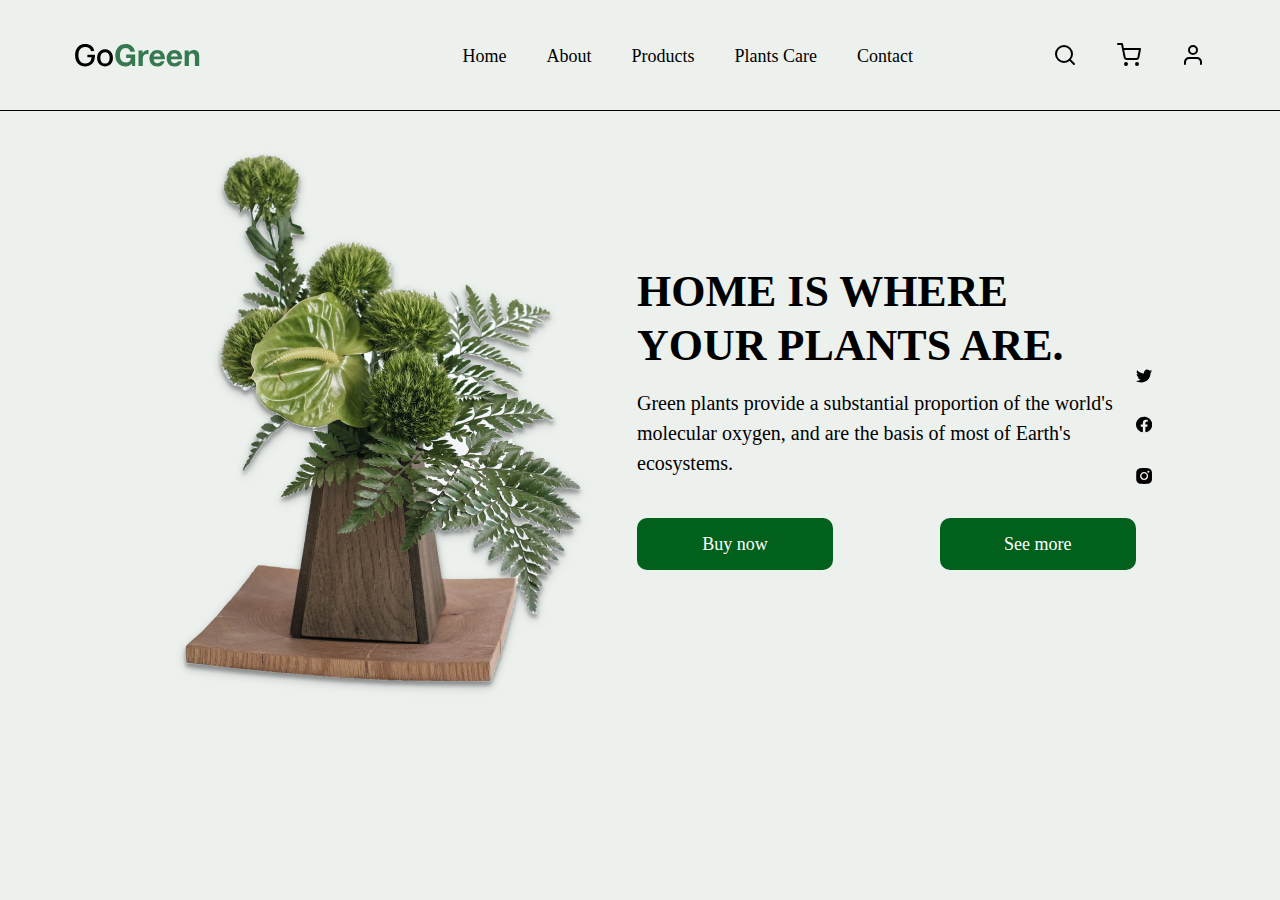
==== index.html @ 304c9d3e "Create index.html" ====
<!DOCTYPE html>
<html lang="en">
<head>
    <meta charset="UTF-8">
    <meta http-equiv="X-UA-Compatible" content="IE=edge">
    <meta name="viewport" content="width=device-width, initial-scale=1.0">
    <link rel="stylesheet" href="./assets/css/reset.css">
    <link rel="stylesheet" href="./assets/css/style.css">
    <link href="http://fonts.cdnfonts.com/css/helvetica-neue-9" rel="stylesheet">
    <title>Document</title>
</head>
<body>
    <header>
        <div class="inner-header flex">
            <div class="logo">
                <a href="./index.html">
                    <svg width="125" height="24" viewbox="0 0 125 24" fill="none" xmlns="http://www.w3.org/2000/svg">
                        <path d="M10.1245 23.45C8.67445 23.45 7.33945 23.2 6.11945 22.7C4.89945 22.19 3.83945 21.45 2.93945 20.48C2.03945 19.51 1.33945 18.33 0.839453 16.94C0.339453 15.55 0.0894532 13.97 0.0894532 12.2C0.0894532 9.87 0.514453 7.87 1.36445 6.2C2.21445 4.52 3.39445 3.23 4.90445 2.33C6.41445 1.42 8.15445 0.964998 10.1245 0.964998C12.6645 0.964998 14.6895 1.555 16.1995 2.735C17.7195 3.915 18.7545 5.545 19.3045 7.625L16.1245 8.195C15.6845 6.905 14.9745 5.875 13.9945 5.105C13.0145 4.335 11.7845 3.945 10.3045 3.935C8.77445 3.925 7.49945 4.265 6.47945 4.955C5.46945 5.645 4.70945 6.615 4.19945 7.865C3.68945 9.105 3.42945 10.55 3.41945 12.2C3.40945 13.85 3.65945 15.295 4.16945 16.535C4.67945 17.765 5.44445 18.725 6.46445 19.415C7.49445 20.105 8.77445 20.455 10.3045 20.465C11.5345 20.485 12.5895 20.26 13.4695 19.79C14.3595 19.31 15.0645 18.61 15.5845 17.69C16.1045 16.77 16.4395 15.64 16.5895 14.3H12.3895V11.78H19.9195C19.9395 11.96 19.9545 12.2 19.9645 12.5C19.9745 12.79 19.9795 12.975 19.9795 13.055C19.9795 15.055 19.5945 16.84 18.8245 18.41C18.0545 19.98 16.9345 21.215 15.4645 22.115C13.9945 23.005 12.2145 23.45 10.1245 23.45ZM30.0041 23.45C28.3841 23.45 26.9791 23.085 25.7891 22.355C24.5991 21.625 23.6791 20.62 23.0291 19.34C22.3891 18.05 22.0691 16.565 22.0691 14.885C22.0691 13.195 22.3991 11.71 23.0591 10.43C23.7191 9.14 24.6441 8.14 25.8341 7.43C27.0241 6.71 28.4141 6.35 30.0041 6.35C31.6241 6.35 33.0291 6.715 34.2191 7.445C35.4091 8.175 36.3291 9.18 36.9791 10.46C37.6291 11.74 37.9541 13.215 37.9541 14.885C37.9541 16.575 37.6241 18.065 36.9641 19.355C36.3141 20.635 35.3941 21.64 34.2041 22.37C33.0141 23.09 31.6141 23.45 30.0041 23.45ZM30.0041 20.495C31.5541 20.495 32.7091 19.975 33.4691 18.935C34.2391 17.885 34.6241 16.535 34.6241 14.885C34.6241 13.195 34.2341 11.845 33.4541 10.835C32.6841 9.815 31.5341 9.305 30.0041 9.305C28.9541 9.305 28.0891 9.545 27.4091 10.025C26.7291 10.495 26.2241 11.15 25.8941 11.99C25.5641 12.82 25.3991 13.785 25.3991 14.885C25.3991 16.585 25.7891 17.945 26.5691 18.965C27.3491 19.985 28.4941 20.495 30.0041 20.495Z" fill="black"/>
                        <path d="M57.1804 23L56.7004 20.57C55.1804 22.53 53.2204 23.51 50.8204 23.51C47.6004 23.51 45.0204 22.43 43.0804 20.27C41.2204 18.21 40.2904 15.58 40.2904 12.38C40.2904 9.1 41.2204 6.42 43.0804 4.34C45.0004 2.16 47.5804 1.07 50.8204 1.07C53.1204 1.07 55.1104 1.72 56.7904 3.02C58.5904 4.42 59.6104 6.29 59.8504 8.63H55.3504C55.0904 7.47 54.5504 6.58 53.7304 5.96C52.9304 5.34 51.9604 5.03 50.8204 5.03C48.8404 5.03 47.3404 5.79 46.3204 7.31C45.4404 8.61 45.0004 10.3 45.0004 12.38C45.0004 14.38 45.4404 16.02 46.3204 17.3C47.3604 18.8 48.8604 19.55 50.8204 19.55C53.9404 19.55 55.6404 18.01 55.9204 14.93H51.1804V11.42H60.1804V23H57.1804ZM63.5341 23V7.49H67.5841V10.37H67.6441C68.0241 9.41 68.6841 8.62 69.6241 8C70.5641 7.38 71.5541 7.07 72.5941 7.07C72.9141 7.07 73.2241 7.12 73.5241 7.22V11.18C73.0841 11.08 72.5741 11.03 71.9941 11.03C69.1941 11.03 67.7941 12.69 67.7941 16.01V23H63.5341ZM89.8942 16.28H78.7042C78.8242 18.9 80.0942 20.21 82.5142 20.21C83.3342 20.21 84.0742 19.99 84.7342 19.55C85.3542 19.17 85.7342 18.72 85.8742 18.2H89.6242C88.4842 21.68 86.0642 23.42 82.3642 23.42C79.9442 23.42 78.0142 22.67 76.5742 21.17C75.1542 19.65 74.4442 17.68 74.4442 15.26C74.4442 12.9 75.1742 10.95 76.6342 9.41C78.1142 7.85 80.0242 7.07 82.3642 7.07C84.8842 7.07 86.8342 8.01 88.2142 9.89C89.4942 11.61 90.0542 13.74 89.8942 16.28ZM78.7042 13.58H85.6342C85.2342 11.38 84.1042 10.28 82.2442 10.28C81.0442 10.28 80.1242 10.68 79.4842 11.48C79.0042 12.08 78.7442 12.78 78.7042 13.58ZM107.121 16.28H95.9308C96.0508 18.9 97.3208 20.21 99.7408 20.21C100.561 20.21 101.301 19.99 101.961 19.55C102.581 19.17 102.961 18.72 103.101 18.2H106.851C105.711 21.68 103.291 23.42 99.5908 23.42C97.1708 23.42 95.2408 22.67 93.8008 21.17C92.3808 19.65 91.6708 17.68 91.6708 15.26C91.6708 12.9 92.4008 10.95 93.8608 9.41C95.3408 7.85 97.2508 7.07 99.5908 7.07C102.111 7.07 104.061 8.01 105.441 9.89C106.721 11.61 107.281 13.74 107.121 16.28ZM95.9308 13.58H102.861C102.461 11.38 101.331 10.28 99.4708 10.28C98.2708 10.28 97.3508 10.68 96.7108 11.48C96.2308 12.08 95.9708 12.78 95.9308 13.58ZM109.647 23V7.49H113.697V9.65H113.787C114.847 7.93 116.427 7.07 118.527 7.07C120.667 7.07 122.177 7.65 123.057 8.81C123.817 9.81 124.197 11.36 124.197 13.46V23H119.937V14.24C119.937 11.7 119.027 10.43 117.207 10.43C116.047 10.43 115.207 10.78 114.687 11.48C114.167 12.18 113.907 13.31 113.907 14.87V23H109.647Z" fill="#36794F"/>
                    </svg>
                </a>
            </div>
            <nav>
                <ul class="flex">
                    <li class="active"><a href="./index.html">Home</a></li>
                    <li><a href="./index.html">About</a></li>
                    <li><a href="./index.html">Products</a></li>
                    <li><a href="./index.html">Plants Care</a></li>
                    <li><a href="./contact.html">Contact</a></li>
                </ul>
            </nav>
            <div class="right-icons">
                <ul class="flex">
                    <li>
                        <svg width="24" height="24" viewbox="0 0 24 24" fill="none" xmlns="http://www.w3.org/2000/svg">
                            <path d="M11 19C15.4183 19 19 15.4183 19 11C19 6.58172 15.4183 3 11 3C6.58172 3 3 6.58172 3 11C3 15.4183 6.58172 19 11 19Z" stroke="black" stroke-width="2" stroke-linecap="round" stroke-linejoin="round"/>
                            <path d="M21 21L16.65 16.65" stroke="black" stroke-width="2" stroke-linecap="round" stroke-linejoin="round"/>
                        </svg>
                    </li>
                    <li><a href="#">
                        <svg width="24" height="24" viewbox="0 0 24 24" fill="none" xmlns="http://www.w3.org/2000/svg">
                            <path d="M9 22C9.55228 22 10 21.5523 10 21C10 20.4477 9.55228 20 9 20C8.44772 20 8 20.4477 8 21C8 21.5523 8.44772 22 9 22Z" stroke="black" stroke-width="2" stroke-linecap="round" stroke-linejoin="round"/>
                            <path d="M20 22C20.5523 22 21 21.5523 21 21C21 20.4477 20.5523 20 20 20C19.4477 20 19 20.4477 19 21C19 21.5523 19.4477 22 20 22Z" stroke="black" stroke-width="2" stroke-linecap="round" stroke-linejoin="round"/>
                            <path d="M1 1H5L7.68 14.39C7.77144 14.8504 8.02191 15.264 8.38755 15.5583C8.75318 15.8526 9.2107 16.009 9.68 16H19.4C19.8693 16.009 20.3268 15.8526 20.6925 15.5583C21.0581 15.264 21.3086 14.8504 21.4 14.39L23 6H6" stroke="black" stroke-width="2" stroke-linecap="round" stroke-linejoin="round"/>
                        </svg> 
                    </a></li>
                    <li><a href="#">
                        <svg width="24" height="24" viewbox="0 0 24 24" fill="none" xmlns="http://www.w3.org/2000/svg">
                            <path d="M20 21V19C20 17.9391 19.5786 16.9217 18.8284 16.1716C18.0783 15.4214 17.0609 15 16 15H8C6.93913 15 5.92172 15.4214 5.17157 16.1716C4.42143 16.9217 4 17.9391 4 19V21" stroke="black" stroke-width="2" stroke-linecap="round" stroke-linejoin="round"/>
                            <path d="M12 11C14.2091 11 16 9.20914 16 7C16 4.79086 14.2091 3 12 3C9.79086 3 8 4.79086 8 7C8 9.20914 9.79086 11 12 11Z" stroke="black" stroke-width="2" stroke-linecap="round" stroke-linejoin="round"/>
                        </svg>  
                    </a></li>
                </ul>                                     
            </div>
        </div>
    </header>
    <main>
        <div class="inner-main flex">
            <img src="./assets/img/Plant 3, PNG 1.png" alt="plants">
            <div class="home-plants">
                <h2>HOME IS WHERE YOUR PLANTS ARE.</h2>
                <p>Green plants provide a substantial proportion of the world's molecular oxygen, and are the basis of most of Earth's ecosystems.</p>
                <div class="buttons flex">
                        <button>Buy now</button>
                        <button>See more</button>
                </div>
            </div>
            <div class="social-icons">
                <a href="#">
                    <svg width="33" height="26" viewbox="0 0 33 26" fill="none" xmlns="http://www.w3.org/2000/svg">
                        <path d="M10.3815 26C22.8312 26 29.6426 15.996 29.6426 7.32319C29.6426 7.04195 29.6362 6.75446 29.6233 6.47322C30.9483 5.54405 32.0918 4.39315 33 3.07459C31.766 3.60698 30.4558 3.95467 29.1141 4.10581C30.5268 3.28473 31.5845 1.99487 32.0912 0.475315C30.7623 1.23901 29.3089 1.77773 27.7935 2.06838C26.7724 1.01635 25.4224 0.319787 23.9521 0.0863747C22.4818 -0.147037 20.9731 0.0957069 19.6594 0.777076C18.3456 1.45845 17.3 2.54049 16.684 3.85592C16.0681 5.17134 15.9162 6.64688 16.2519 8.05441C13.5609 7.92347 10.9284 7.24565 8.52497 6.06488C6.12154 4.88412 4.00083 3.22677 2.30033 1.20029C1.43605 2.6452 1.17158 4.35501 1.56067 5.98221C1.94976 7.60941 2.96321 9.03191 4.39506 9.96059C3.32011 9.9275 2.26872 9.64686 1.32773 9.14187V9.22312C1.32677 10.7394 1.86738 12.2093 2.85768 13.3828C3.84797 14.5564 5.22682 15.3612 6.75984 15.6604C5.76408 15.9246 4.71898 15.9631 3.70541 15.7729C4.138 17.0769 4.97966 18.2175 6.11293 19.0354C7.24621 19.8533 8.61454 20.3077 10.027 20.3352C7.62908 22.1616 4.66699 23.1523 1.61777 23.1476C1.07702 23.1468 0.536799 23.1147 0 23.0514C3.09768 24.9784 6.70111 26.0019 10.3815 26Z" fill="black"/>
                    </svg>
                </a>
                <a href="#">
                    <svg width="32" height="31" viewbox="0 0 32 31" fill="none" xmlns="http://www.w3.org/2000/svg">
                        <path d="M32 15.5947C32 6.98199 24.8366 0 16 0C7.16344 0 0 6.98199 0 15.5947C0 23.3784 5.85094 29.8301 13.5 31V20.1026H9.4375V15.5947H13.5V12.159C13.5 8.25058 15.8888 6.09169 19.5434 6.09169C21.2934 6.09169 23.125 6.39627 23.125 6.39627V10.234H21.1075C19.12 10.234 18.5 11.4362 18.5 12.6707V15.5947H22.9375L22.2281 20.1026H18.5V31C26.1491 29.8301 32 23.3784 32 15.5947Z" fill="black"/>
                    </svg>
                </a>
                <a href="#">
                    <svg width="32" height="32" viewbox="0 0 32 32" fill="none" xmlns="http://www.w3.org/2000/svg">
                        <path d="M16 10.7929C13.1328 10.7929 10.793 13.1328 10.793 15.9999C10.793 18.8671 13.1328 21.207 16 21.207C18.8672 21.207 21.207 18.8671 21.207 15.9999C21.207 13.1328 18.8672 10.7929 16 10.7929ZM31.6172 15.9999C31.6172 13.8437 31.6367 11.707 31.5156 9.55463C31.3945 7.05463 30.8242 4.83588 28.9961 3.00775C27.1641 1.17572 24.9492 0.609316 22.4492 0.488222C20.293 0.367129 18.1562 0.38666 16.0039 0.38666C13.8477 0.38666 11.7109 0.367129 9.5586 0.488222C7.0586 0.609316 4.83985 1.17963 3.01172 3.00775C1.17969 4.83979 0.613283 7.05463 0.49219 9.55463C0.371096 11.7109 0.390627 13.8476 0.390627 15.9999C0.390627 18.1523 0.371096 20.2929 0.49219 22.4453C0.613283 24.9453 1.1836 27.164 3.01172 28.9921C4.84375 30.8242 7.0586 31.3906 9.5586 31.5117C11.7148 31.6328 13.8516 31.6132 16.0039 31.6132C18.1602 31.6132 20.2969 31.6328 22.4492 31.5117C24.9492 31.3906 27.168 30.8203 28.9961 28.9921C30.8281 27.1601 31.3945 24.9453 31.5156 22.4453C31.6406 20.2929 31.6172 18.1562 31.6172 15.9999ZM16 24.0117C11.5664 24.0117 7.98828 20.4335 7.98828 15.9999C7.98828 11.5663 11.5664 7.98822 16 7.98822C20.4336 7.98822 24.0117 11.5663 24.0117 15.9999C24.0117 20.4335 20.4336 24.0117 16 24.0117ZM24.3398 9.53119C23.3047 9.53119 22.4688 8.69525 22.4688 7.6601C22.4688 6.62494 23.3047 5.789 24.3398 5.789C25.375 5.789 26.2109 6.62494 26.2109 7.6601C26.2113 7.9059 26.1631 8.14935 26.0691 8.3765C25.9752 8.60365 25.8374 8.81004 25.6636 8.98385C25.4898 9.15766 25.2834 9.29547 25.0562 9.38939C24.8291 9.48331 24.5856 9.5315 24.3398 9.53119Z" fill="black"/>
                    </svg>
                </a>
            </div>
        </div>
    </main>
</body>
</html>
---- assets/css/style.css ----
@import url('http://fonts.cdnfonts.com/css/helvetica-neue-9');

body {
    font-family: 'Helvetica Neue', sans-serif;
    font-family: 'Helvetica 25 UltraLight', sans-serif;
    font-family: 'Helvetica 35 Thin', sans-serif;
    font-family: 'Helvetica 45 Light', sans-serif;
    font-family: 'Helvetica 55 Roman', sans-serif;
    font-family: 'Helvetica 65 Medium', sans-serif;
    font-size: 20px;
    color: #000000;
    background-color: #ECF1EE;
}
.active{
    color: #36794F;
}
.flex{
    display: flex;
    justify-content: space-between;
    align-items: center;
}

/* header */

.inner-header{
    width: 100%;
    margin: 0 auto;
    padding: 40px 75px;
    border-bottom: 1px solid #000000;
}
.inner-header .logo{
transition: .2s ease-in-out;
}
.inner-header .logo:hover{
    filter: drop-shadow(0px 4px 10px #01601abb);
    transform: scale(1.1);
}
.inner-header nav{
    flex-grow: 1;
    display: flex;
    justify-content: flex-end;
}
.inner-header nav ul{
    margin-right: 100px;
}
.inner-header nav ul li{
    margin-right: 40px;
}
.inner-header .right-icons ul li:not(:last-child){
    margin-right: 40px;
}
.inner-header .right-icons ul li svg:hover{
    filter: drop-shadow(0px 4px 10px #01601abb);
    transform: scale(1.1);
}
.inner-header .right-icons ul:first-child{
    cursor: pointer;
}
.inner-header nav ul li a{
    font-family: 'Helvetica Neue';
    font-style: normal;
    font-weight: 500;
    font-size: 18px;
    line-height: 22px;
    text-align: center;
    color: #000000;
}
.inner-header nav ul li a:hover{
    text-shadow: 2px 1px 50px #01601af3;
}

/* main section */

.inner-main{
    width: 80%;
    margin: 0 auto;
} 
.inner-main img{
filter: drop-shadow(0px 4px 4px rgba(0, 0, 0, 0.25));
transition: .3s ease-in-out;
}
.inner-main img:hover{
    filter: drop-shadow(0px 4px 10px #01601abb);
}
.inner-main .home-plants{
    max-width: 500px;
}
.inner-main .home-plants h2{
    font-family: 'Helvetica Neue';
    font-style: normal;
    font-weight: 700;
    font-size: 44px;
    line-height: 54px;
    color: #000000;
    margin-bottom: 15px;
}
.inner-main .home-plants p{
    font-family: 'Helvetica Neue';
    font-style: normal;
    font-weight: 400;
    font-size: 20px;
    line-height: 30px;
    color: #000000;
    margin-bottom: 40px;
}
.inner-main .buttons button{
    cursor: pointer;
    font-family: 'Helvetica Neue';
    font-style: normal;
    font-weight: 500;
    font-size: 18px;
    line-height: 22px;
    color: #FFFFFF;
    background: #01601B;
    border-radius: 10px;
    padding: 15px 50px;
    border: none;
    width: 196px;
}
.inner-main .buttons button:hover{
    font-size: 20px;
    text-shadow: 2px 1px 10px #83cf08ef;
}
.inner-main .social-icons svg{
    margin-top: 20px;
}
.inner-main .social-icons svg:hover{
    filter: drop-shadow(0px 4px 10px #01601abb);
    transform: scale(1.1);
}
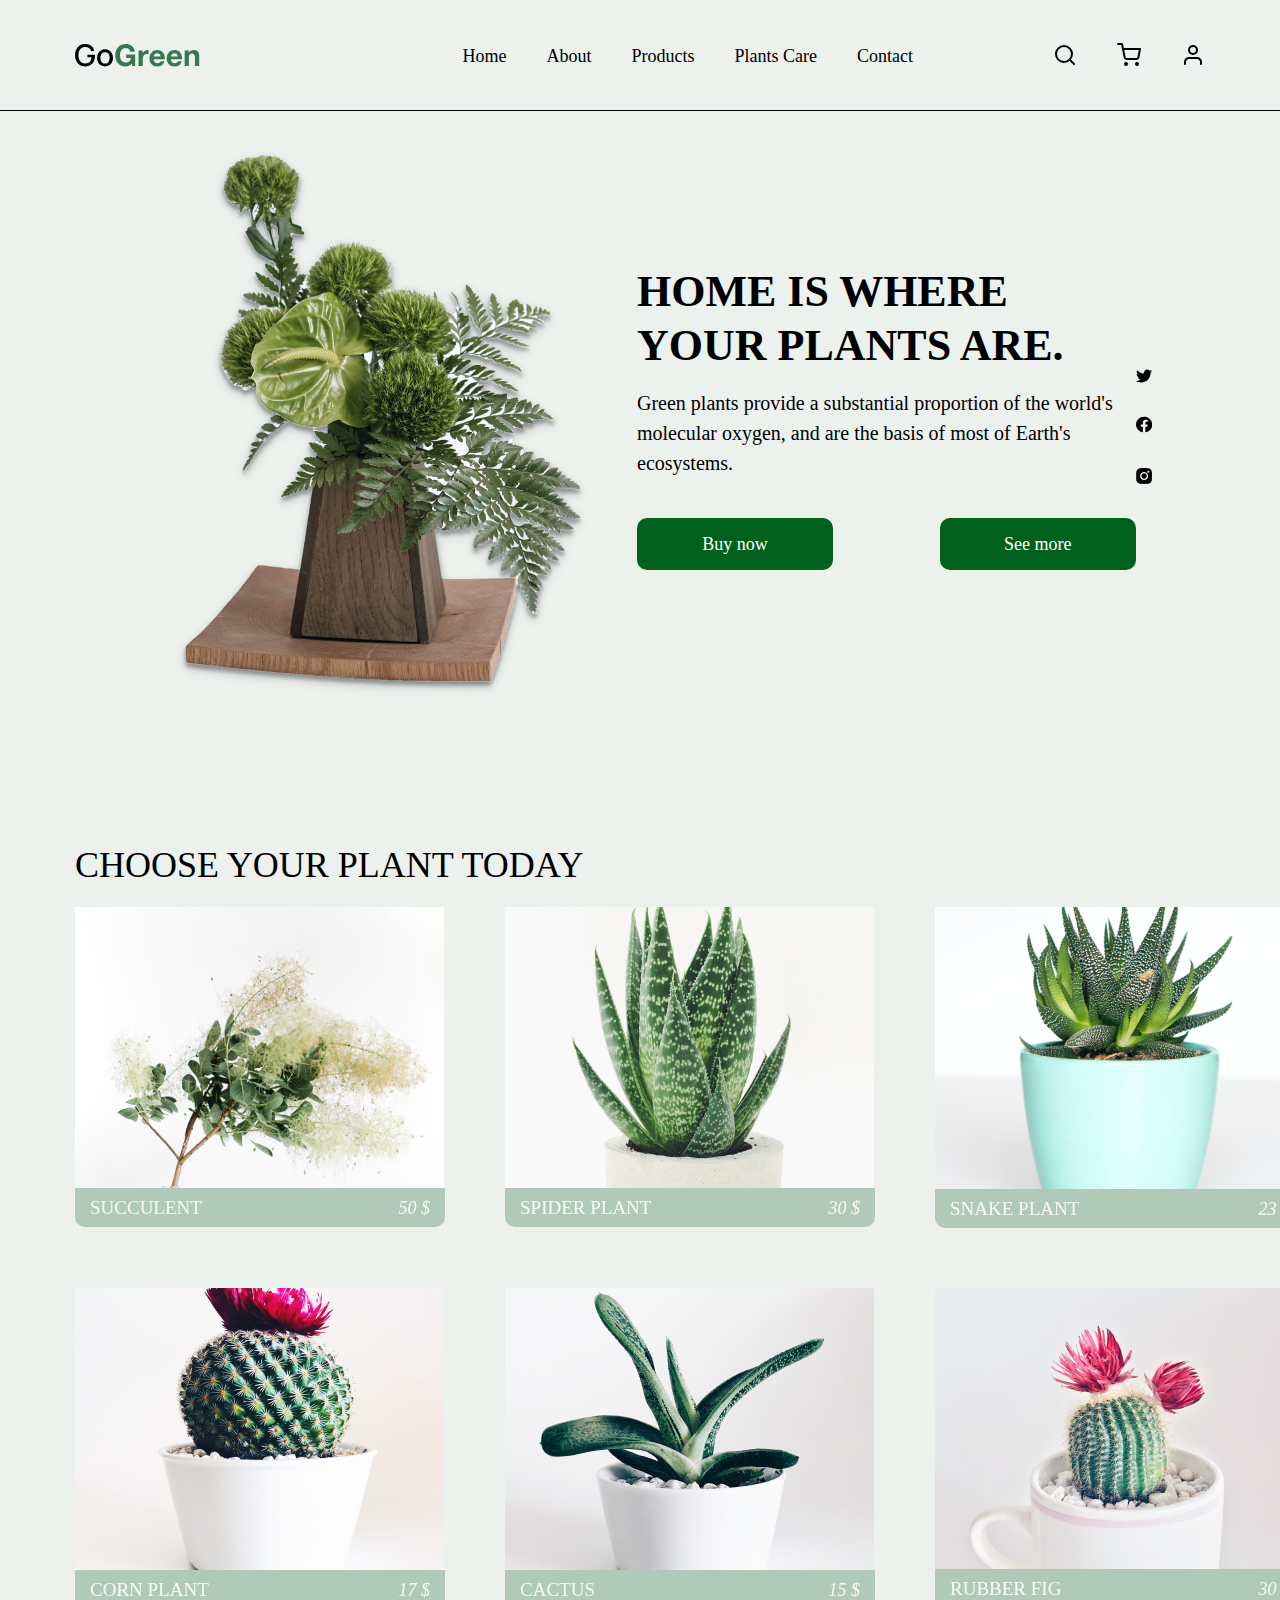
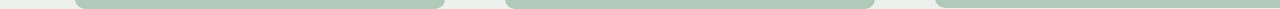
==== commit 7aa0ff2d: "Update index.html" ====
--- a/index.html
+++ b/index.html
@@ -83,6 +83,73 @@
                 </a>
             </div>
         </div>
+        <section>
+            <div class="section-container">
+                <h3>Choose Your Plant Today</h3>
+                <div class="plant-grid">
+                    <div class="plant-box">
+                        <img src="./assets/img/gaelle-marcel-AzodV2D0GLc-unsplash 1.png" alt="plant">
+                        <span class="cart">
+                            Add to Cart
+                        </span>
+                        <div class="name-price flex">
+                            <h5>SUCCULENT</h5>
+                            <span>50 $</span>
+                        </div>
+                    </div>
+                    <div class="plant-box">
+                        <img src="./assets/img/stephanie-harvey-T0inbt7nRME-unsplash 1.png" alt="plant">
+                        <span class="cart">
+                            Add to Cart
+                        </span>
+                        <div class="name-price flex">
+                            <h5>SPIDER PLANT</h5>
+                            <span>30 $</span>
+                        </div>
+                    </div>
+                    <div class="plant-box">
+                        <img src="./assets/img/galina-n-miziNqvJx5M-unsplash 1.png" alt="plant">
+                        <span class="cart">
+                            Add to Cart
+                        </span>
+                        <div class="name-price flex">
+                            <h5>SNAKE PLANT</h5>
+                            <span>23 $</span>
+                        </div>
+                    </div>
+                    <div class="plant-box">
+                        <img src="./assets/img/stephanie-harvey-N9lmtlOuaDM-unsplash 1.png" alt="plant">
+                        <span class="cart">
+                            Add to Cart
+                        </span>
+                        <div class="name-price flex">
+                            <h5>CORN PLANT</h5>
+                            <span>17 $</span>
+                        </div>
+                    </div>
+                    <div class="plant-box">
+                        <img src="./assets/img/stephanie-harvey-vHkj3fX9wCk-unsplash (1) 1.png" alt="plant">
+                        <span class="cart">
+                            Add to Cart
+                        </span>
+                        <div class="name-price flex">
+                            <h5>CACTUS</h5>
+                            <span>15 $</span>
+                        </div>
+                    </div>
+                    <div class="plant-box">
+                        <img src="./assets/img/stephanie-harvey-f7PfM2NklZ4-unsplash 1.png" alt="plant">
+                        <span class="cart">
+                            Add to Cart
+                        </span>
+                        <div class="name-price flex">
+                            <h5>RUBBER FIG</h5>
+                            <span>30 $</span>
+                        </div>
+                    </div>
+                </div>
+            </div>
+        </section>
     </main>
 </body>
 </html>--- a/assets/css/style.css
+++ b/assets/css/style.css
@@ -116,10 +116,11 @@
     padding: 15px 50px;
     border: none;
     width: 196px;
+
 }
 .inner-main .buttons button:hover{
     font-size: 20px;
-    text-shadow: 2px 1px 10px #83cf08ef;
+    text-shadow: 2px 1px 10px #adf13fef;
 }
 .inner-main .social-icons svg{
     margin-top: 20px;
@@ -127,4 +128,83 @@
 .inner-main .social-icons svg:hover{
     filter: drop-shadow(0px 4px 10px #01601abb);
     transform: scale(1.1);
+}
+
+/* section part */
+
+section .section-container{
+    width: 100%;
+    margin: 0 auto;
+    padding: 0 75px;
+}
+section .section-container h3{
+    font-family: 'Helvetica Neue';
+    font-style: normal;
+    font-weight: 500;
+    font-size: 36px;
+    line-height: 44px;
+    text-transform: uppercase;
+    color: #000000;
+    margin: 120px 0 20px 0;
+}
+section .section-container .plant-grid .plant-box{
+    width: 370px;
+    margin: 0 auto;
+    position: relative;
+}
+section .section-container .plant-grid{
+    display: grid;
+    grid-template-columns: 1fr 1fr 1fr;
+    column-gap: 60px;
+    row-gap: 60px;
+}
+section .section-container .plant-grid .plant-box .name-price {
+    background: rgba(54, 121, 79, 0.55);
+    border-bottom-left-radius: 10px;
+    border-bottom-right-radius: 10px;
+    padding: 8px 15px;   
+    opacity: 0.6;
+}
+section .section-container .plant-grid .plant-box .name-price h5{
+    font-family: 'Helvetica Neue';
+    font-style: normal;
+    font-weight: 500;
+    font-size: 19px;
+    line-height: 23px;
+    color: #FFFFFF;
+}
+section .section-container .plant-grid .plant-box .name-price span{
+    font-family: 'Helvetica Neue';
+    font-style: italic;
+    font-weight: 400;
+    font-size: 18px;
+    line-height: 22px;
+    color: #FFFFFF;
+}
+section .section-container .plant-grid .plant-box .cart{
+    cursor: pointer;
+    position: absolute;
+    left: 25%;
+    bottom: 20%;
+    font-family: 'Helvetica Neue';
+    font-style: normal;
+    font-weight: 500;
+    font-size: 19px;
+    line-height: 23px;
+    color: transparent;
+    background: transparent;
+    padding: 15px 40px;
+    border-radius: 10px;
+    transition: .2s ease-in-out;
+}
+section .section-container .plant-grid .plant-box .cart:hover{
+    filter: drop-shadow(0px 4px 10px #01601abb);
+    transform: scale(1.1);
+}
+section .section-container .plant-grid .plant-box:hover .cart{
+    color: #0F6845;
+    background: #FFFFFF;
+}
+section .section-container .plant-grid .plant-box:hover .name-price{
+    opacity: 1;
 }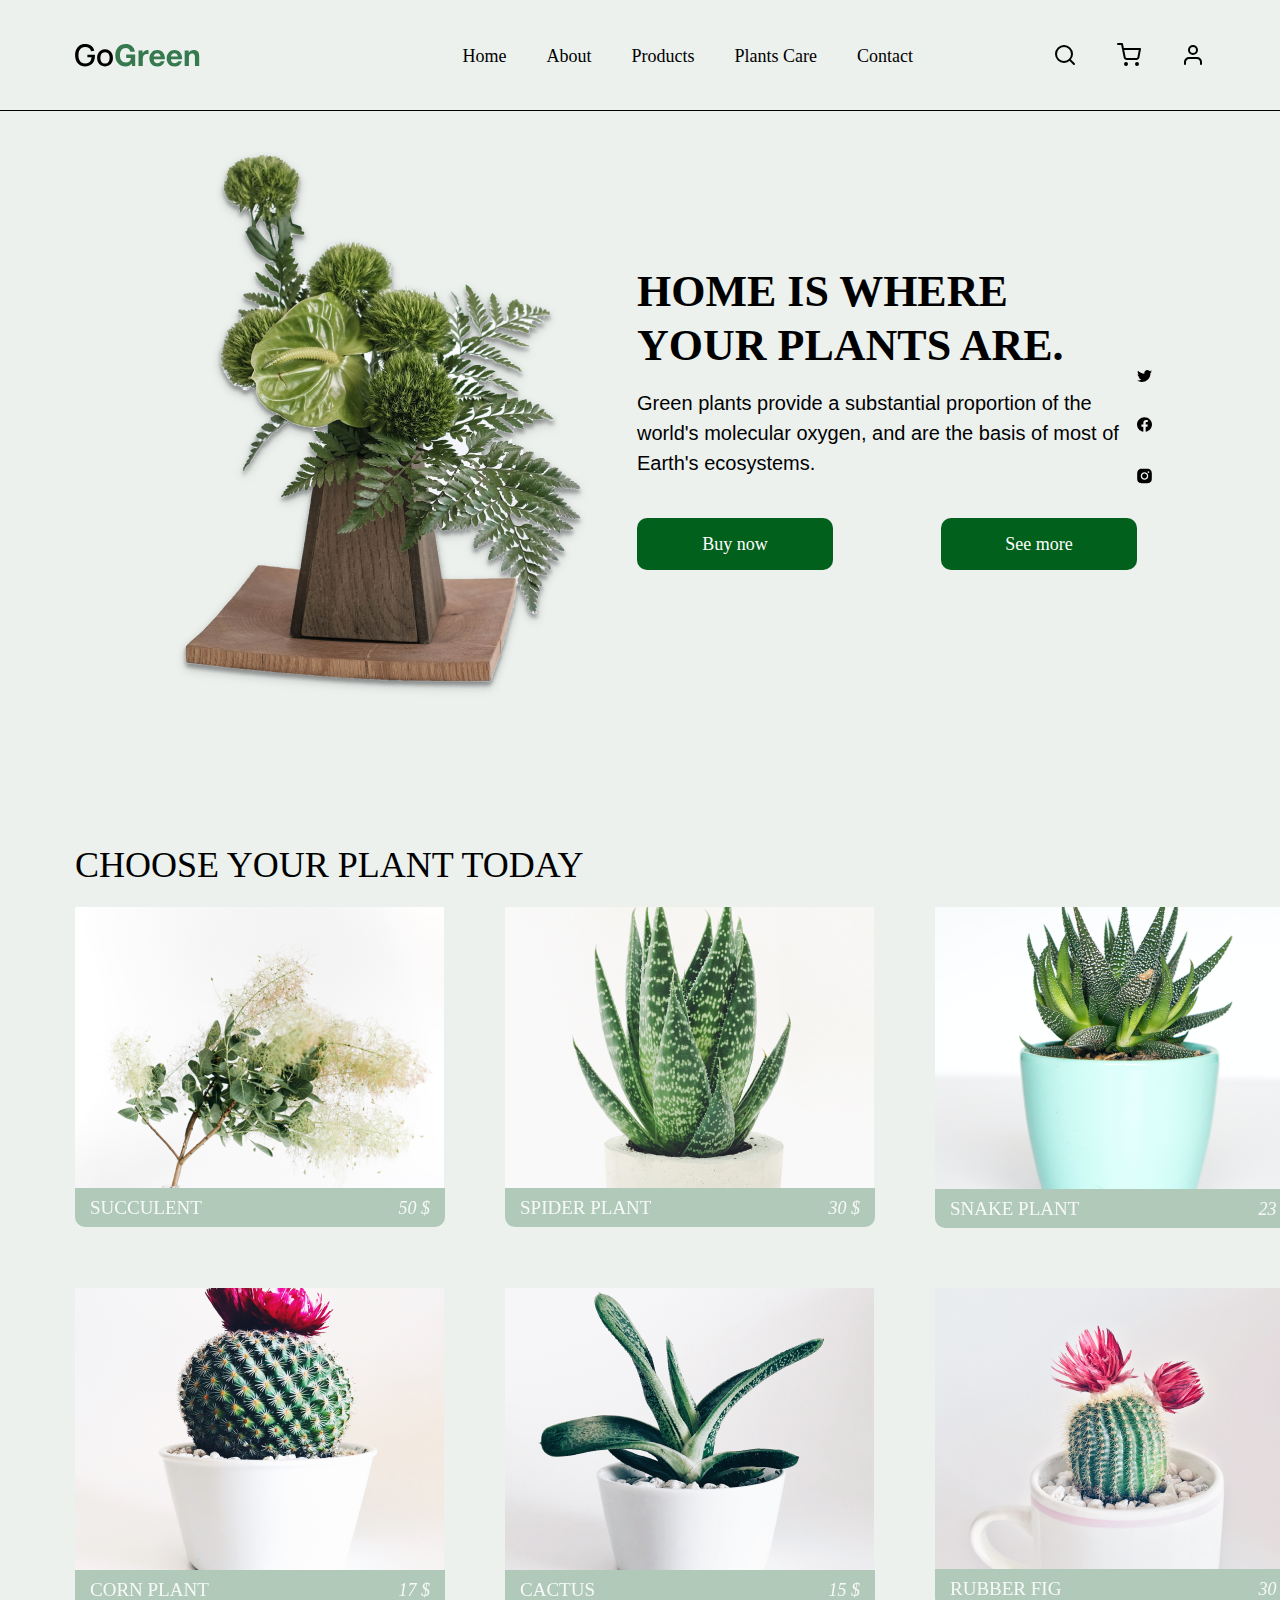
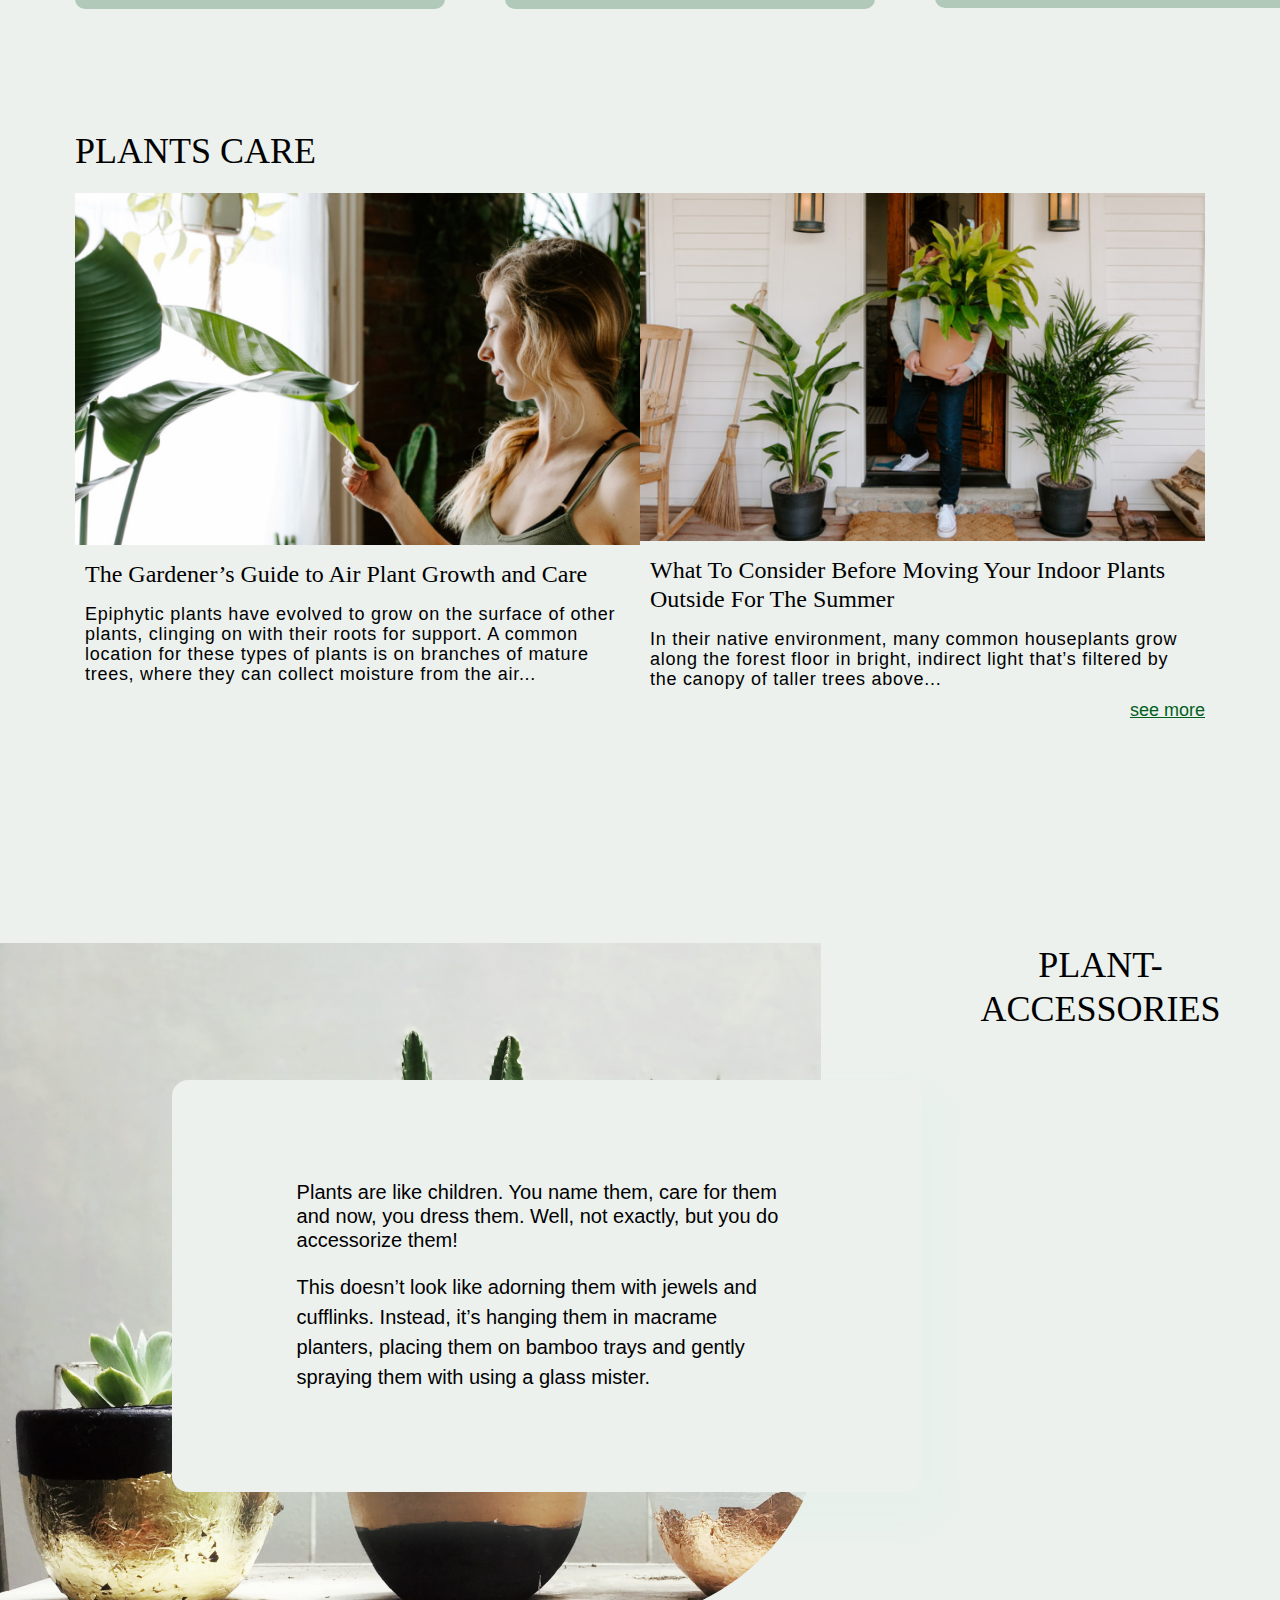
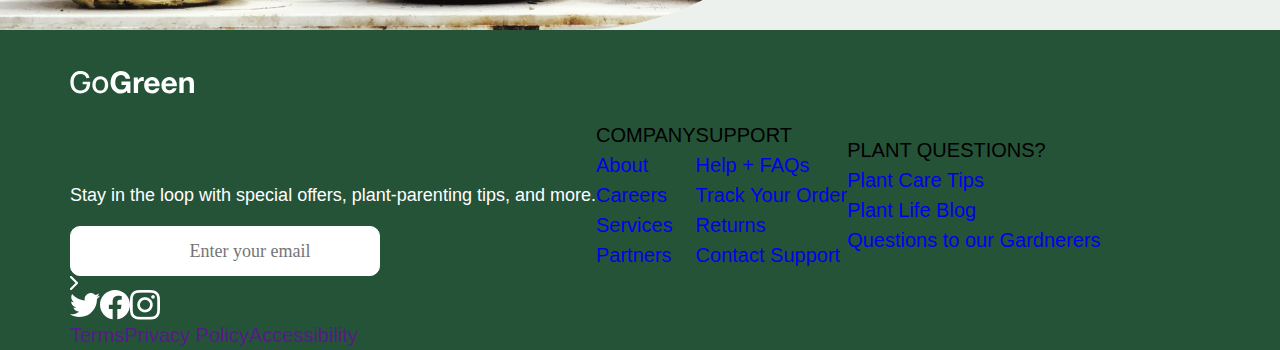
==== commit 6599f201: "Update index.html" ====
--- a/index.html
+++ b/index.html
@@ -148,8 +148,90 @@
                         </div>
                     </div>
                 </div>
+                <h3>Plants Care</h3>
+                <div class="palnts-care flex">
+                    <div class="care-box">
+                        <img src="./assets/img/Bloomscape_Spring20_036-1536x1023 1.png" alt="woman&plant">
+                        <h4>The Gardener’s Guide to Air Plant Growth and Care</h4>
+                        <p>Epiphytic plants have evolved to grow on the surface of other plants, clinging on with their roots for support. A common location for these types of plants is on branches of mature trees, where they can collect moisture from the air...</p>
+                    </div>
+                    <div class="care-box">
+                        <img src="./assets/img/bloomscape_indoor-outdoor_4-1024x682 1.png" alt="woman&plant">
+                        <h4>What To Consider Before Moving Your Indoor Plants Outside For The Summer
+                            </h4>
+                        <p>In their native environment, many common houseplants grow along the forest floor in bright, indirect light that’s filtered by the canopy of taller trees above...</p>
+                        <div class="btn"><a href="#">see more</a></div>
+                    </div>
+                </div>
+            </div>
+            <div class="Plant-Accessories ">
+                <div class="flex-palnt-accessories">
+                    <img src="./assets/img/ivy-aralia-nizar-Si4PIiajJVU-unsplash 1.png" alt="SUCCULENT">
+                    <h3>Plant-Accessories</h3>
+                </div>
+                <div class="plant-children">
+                    <p class="top-p">Plants are like children. You name them, care for them and now, you dress them. Well, not exactly, but you do accessorize them!</p>
+                    <p class="bottom-p">This doesn’t look like adorning them with jewels and cufflinks. Instead, it’s hanging them in macrame planters, placing them on bamboo trays and gently spraying them with using a glass mister.</p>
+                </div>
             </div>
         </section>
     </main>
+    <footer>
+        <div class="top-side only-flex">
+            <div class="left-part">
+                <svg width="124" height="24" viewbox="0 0 124 24" fill="none" xmlns="http://www.w3.org/2000/svg">
+                    <path d="M10.3881 23.45C8.93813 23.45 7.60313 23.2 6.38313 22.7C5.16313 22.19 4.10313 21.45 3.20312 20.48C2.30313 19.51 1.60313 18.33 1.10313 16.94C0.603125 15.55 0.353125 13.97 0.353125 12.2C0.353125 9.87 0.778125 7.87 1.62813 6.2C2.47813 4.52 3.65813 3.23 5.16813 2.33C6.67813 1.42 8.41813 0.964998 10.3881 0.964998C12.9281 0.964998 14.9531 1.555 16.4631 2.735C17.9831 3.915 19.0181 5.545 19.5681 7.625L16.3881 8.195C15.9481 6.905 15.2381 5.875 14.2581 5.105C13.2781 4.335 12.0481 3.945 10.5681 3.935C9.03813 3.925 7.76313 4.265 6.74313 4.955C5.73313 5.645 4.97313 6.615 4.46313 7.865C3.95313 9.105 3.69313 10.55 3.68313 12.2C3.67313 13.85 3.92313 15.295 4.43313 16.535C4.94313 17.765 5.70813 18.725 6.72813 19.415C7.75813 20.105 9.03813 20.455 10.5681 20.465C11.7981 20.485 12.8531 20.26 13.7331 19.79C14.6231 19.31 15.3281 18.61 15.8481 17.69C16.3681 16.77 16.7031 15.64 16.8531 14.3H12.6531V11.78H20.1831C20.2031 11.96 20.2181 12.2 20.2281 12.5C20.2381 12.79 20.2431 12.975 20.2431 13.055C20.2431 15.055 19.8581 16.84 19.0881 18.41C18.3181 19.98 17.1981 21.215 15.7281 22.115C14.2581 23.005 12.4781 23.45 10.3881 23.45ZM30.2678 23.45C28.6478 23.45 27.2428 23.085 26.0528 22.355C24.8628 21.625 23.9428 20.62 23.2928 19.34C22.6528 18.05 22.3328 16.565 22.3328 14.885C22.3328 13.195 22.6628 11.71 23.3228 10.43C23.9828 9.14 24.9078 8.14 26.0978 7.43C27.2878 6.71 28.6778 6.35 30.2678 6.35C31.8878 6.35 33.2928 6.715 34.4828 7.445C35.6728 8.175 36.5928 9.18 37.2428 10.46C37.8928 11.74 38.2178 13.215 38.2178 14.885C38.2178 16.575 37.8878 18.065 37.2278 19.355C36.5778 20.635 35.6578 21.64 34.4678 22.37C33.2778 23.09 31.8778 23.45 30.2678 23.45ZM30.2678 20.495C31.8178 20.495 32.9728 19.975 33.7328 18.935C34.5028 17.885 34.8878 16.535 34.8878 14.885C34.8878 13.195 34.4978 11.845 33.7178 10.835C32.9478 9.815 31.7978 9.305 30.2678 9.305C29.2178 9.305 28.3528 9.545 27.6728 10.025C26.9928 10.495 26.4878 11.15 26.1578 11.99C25.8278 12.82 25.6628 13.785 25.6628 14.885C25.6628 16.585 26.0528 17.945 26.8328 18.965C27.6128 19.985 28.7578 20.495 30.2678 20.495Z" fill="#FBFBFB"/>
+                    <path d="M56.9641 20.57L57.4441 23H60.4441V11.42H51.4441V14.93H56.1841C56.0441 16.43 55.5441 17.58 54.6841 18.38C53.8441 19.16 52.6441 19.55 51.0841 19.55C50.0241 19.55 49.1241 19.35 48.3841 18.95C47.6441 18.53 47.0441 17.98 46.5841 17.3C46.1241 16.62 45.7841 15.86 45.5641 15.02C45.3641 14.16 45.2641 13.28 45.2641 12.38C45.2641 11.44 45.3641 10.53 45.5641 9.65C45.7841 8.77 46.1241 7.99 46.5841 7.31C47.0441 6.61 47.6441 6.06 48.3841 5.66C49.1241 5.24 50.0241 5.03 51.0841 5.03C52.2241 5.03 53.1941 5.33 53.9941 5.93C54.7941 6.53 55.3341 7.43 55.6141 8.63H60.1141C59.9941 7.41 59.6641 6.33 59.1241 5.39C58.5841 4.45 57.8941 3.66 57.0541 3.02C56.2341 2.38 55.3041 1.9 54.2641 1.58C53.2441 1.24 52.1841 1.07 51.0841 1.07C49.4441 1.07 47.9641 1.36 46.6441 1.94C45.3441 2.52 44.2441 3.32 43.3441 4.34C42.4441 5.36 41.7541 6.56 41.2741 7.94C40.7941 9.3 40.5541 10.78 40.5541 12.38C40.5541 13.94 40.7941 15.4 41.2741 16.76C41.7541 18.1 42.4441 19.27 43.3441 20.27C44.2441 21.27 45.3441 22.06 46.6441 22.64C47.9641 23.2 49.4441 23.48 51.0841 23.48C52.1241 23.48 53.1541 23.27 54.1741 22.85C55.1941 22.41 56.1241 21.65 56.9641 20.57ZM63.7977 7.49V23H68.0577V16.01C68.0577 15.31 68.1277 14.66 68.2677 14.06C68.4077 13.46 68.6377 12.94 68.9577 12.5C69.2977 12.04 69.7377 11.68 70.2777 11.42C70.8177 11.16 71.4777 11.03 72.2577 11.03C72.5177 11.03 72.7877 11.05 73.0677 11.09C73.3477 11.11 73.5877 11.14 73.7877 11.18V7.22C73.4477 7.12 73.1377 7.07 72.8577 7.07C72.3177 7.07 71.7977 7.15 71.2977 7.31C70.7977 7.47 70.3277 7.7 69.8877 8C69.4477 8.28 69.0577 8.63 68.7177 9.05C68.3777 9.45 68.1077 9.89 67.9077 10.37H67.8477V7.49H63.7977ZM85.3705 13.58H78.4405C78.4605 13.28 78.5205 12.94 78.6205 12.56C78.7405 12.18 78.9305 11.82 79.1905 11.48C79.4705 11.14 79.8305 10.86 80.2705 10.64C80.7305 10.4 81.3005 10.28 81.9805 10.28C83.0205 10.28 83.7905 10.56 84.2905 11.12C84.8105 11.68 85.1705 12.5 85.3705 13.58ZM78.4405 16.28H89.6305C89.7105 15.08 89.6105 13.93 89.3305 12.83C89.0505 11.73 88.5905 10.75 87.9505 9.89C87.3305 9.03 86.5305 8.35 85.5505 7.85C84.5705 7.33 83.4205 7.07 82.1005 7.07C80.9205 7.07 79.8405 7.28 78.8605 7.7C77.9005 8.12 77.0705 8.7 76.3705 9.44C75.6705 10.16 75.1305 11.02 74.7505 12.02C74.3705 13.02 74.1805 14.1 74.1805 15.26C74.1805 16.46 74.3605 17.56 74.7205 18.56C75.1005 19.56 75.6305 20.42 76.3105 21.14C76.9905 21.86 77.8205 22.42 78.8005 22.82C79.7805 23.2 80.8805 23.39 82.1005 23.39C83.8605 23.39 85.3605 22.99 86.6005 22.19C87.8405 21.39 88.7605 20.06 89.3605 18.2H85.6105C85.4705 18.68 85.0905 19.14 84.4705 19.58C83.8505 20 83.1105 20.21 82.2505 20.21C81.0505 20.21 80.1305 19.9 79.4905 19.28C78.8505 18.66 78.5005 17.66 78.4405 16.28ZM102.597 13.58H95.6671C95.6871 13.28 95.7471 12.94 95.8471 12.56C95.9671 12.18 96.1571 11.82 96.4171 11.48C96.6971 11.14 97.0571 10.86 97.4971 10.64C97.9571 10.4 98.5271 10.28 99.2071 10.28C100.247 10.28 101.017 10.56 101.517 11.12C102.037 11.68 102.397 12.5 102.597 13.58ZM95.6671 16.28H106.857C106.937 15.08 106.837 13.93 106.557 12.83C106.277 11.73 105.817 10.75 105.177 9.89C104.557 9.03 103.757 8.35 102.777 7.85C101.797 7.33 100.647 7.07 99.3271 7.07C98.1471 7.07 97.0671 7.28 96.0871 7.7C95.1271 8.12 94.2971 8.7 93.5971 9.44C92.8971 10.16 92.3571 11.02 91.9771 12.02C91.5971 13.02 91.4071 14.1 91.4071 15.26C91.4071 16.46 91.5871 17.56 91.9471 18.56C92.3271 19.56 92.8571 20.42 93.5371 21.14C94.2171 21.86 95.0471 22.42 96.0271 22.82C97.0071 23.2 98.1071 23.39 99.3271 23.39C101.087 23.39 102.587 22.99 103.827 22.19C105.067 21.39 105.987 20.06 106.587 18.2H102.837C102.697 18.68 102.317 19.14 101.697 19.58C101.077 20 100.337 20.21 99.4771 20.21C98.2771 20.21 97.3571 19.9 96.7171 19.28C96.0771 18.66 95.7271 17.66 95.6671 16.28ZM109.384 7.49V23H113.644V14.87C113.644 13.29 113.904 12.16 114.424 11.48C114.944 10.78 115.784 10.43 116.944 10.43C117.964 10.43 118.674 10.75 119.074 11.39C119.474 12.01 119.674 12.96 119.674 14.24V23H123.934V13.46C123.934 12.5 123.844 11.63 123.664 10.85C123.504 10.05 123.214 9.38 122.794 8.84C122.374 8.28 121.794 7.85 121.054 7.55C120.334 7.23 119.404 7.07 118.264 7.07C117.364 7.07 116.484 7.28 115.624 7.7C114.764 8.1 114.064 8.75 113.524 9.65H113.434V7.49H109.384Z" fill="white"/>
+                </svg>
+                <p>Stay in the loop with special offers, plant-parenting tips, and more.</p>
+                <div class="email">
+                    <input type="email" placeholder="Enter your email">
+                    <img src="./assets/img/Vector (3).png" alt="arrow">
+                </div>
+                <div class="socials only-flex">
+                    <svg width="30" height="25" viewbox="0 0 30 25" fill="none" xmlns="http://www.w3.org/2000/svg">
+                        <path d="M9.4377 24.002C20.7557 24.002 26.9479 14.7668 26.9479 6.76044C26.9479 6.50081 26.942 6.23541 26.9303 5.97579C28.1348 5.11802 29.1744 4.05556 30 2.83833C28.8782 3.3298 27.6871 3.65078 26.4674 3.7903C27.7516 3.03232 28.7132 1.84157 29.1738 0.438789C27.9657 1.1438 26.6445 1.64112 25.2668 1.90944C24.3385 0.938252 23.1112 0.295213 21.7746 0.0797373C20.438 -0.135738 19.0665 0.0883523 17.8722 0.717362C16.6779 1.34637 15.7273 2.34527 15.1673 3.55961C14.6074 4.77395 14.4693 6.13611 14.7744 7.43547C12.3281 7.31459 9.93492 6.68886 7.74998 5.59883C5.56503 4.5088 3.63712 2.97881 2.09121 1.10805C1.3055 2.44193 1.06507 4.02035 1.41879 5.52251C1.77251 7.02467 2.69383 8.33785 3.99551 9.19517C3.01829 9.16462 2.06247 8.90555 1.20703 8.43937V8.51437C1.20616 9.91418 1.69762 11.2711 2.59789 12.3544C3.49815 13.4378 4.75165 14.1807 6.14531 14.457C5.24007 14.7008 4.28998 14.7364 3.36855 14.5608C3.76182 15.7647 4.52697 16.8176 5.55721 17.5726C6.58746 18.3277 7.8314 18.7472 9.11543 18.7726C6.93553 20.4586 4.24272 21.3732 1.4707 21.3688C0.979109 21.3681 0.487999 21.3384 0 21.28C2.81607 23.0589 6.09191 24.0038 9.4377 24.002Z" fill="white"/>
+                    </svg>
+                    <svg width="30" height="30" viewbox="0 0 30 30" fill="none" xmlns="http://www.w3.org/2000/svg">
+                        <path d="M30 14.7699C30 6.61272 23.2843 0 15 0C6.71572 0 0 6.61272 0 14.7699C0 22.1419 5.48525 28.2524 12.6562 29.3604V19.0394H8.84766V14.7699H12.6562V11.5159C12.6562 7.81422 14.8957 5.76951 18.322 5.76951C19.9626 5.76951 21.6797 6.05798 21.6797 6.05798V9.69277H19.7883C17.925 9.69277 17.3438 10.8314 17.3438 12.0006V14.7699H21.5039L20.8389 19.0394H17.3438V29.3604C24.5147 28.2524 30 22.1419 30 14.7699Z" fill="white"/>
+                    </svg>
+                    <img src="./assets/img/Group.png" alt="instagram">
+                </div>
+            </div>
+            <div class="right-part only-flex">
+                <div class="company">
+                    <h4>COMPANY</h4>
+                    <ul>
+                        <li><a href="#">About</a></li>
+                        <li><a href="#">Careers</a></li>
+                        <li><a href="#">Services</a></li>
+                        <li><a href="#">Partners</a></li>
+                    </ul>
+                </div>
+                <div class="company">
+                    <h4>SUPPORT</h4>
+                    <ul>
+                        <li><a href="#">Help + FAQs</a></li>
+                        <li><a href="#">Track Your Order</a></li>
+                        <li><a href="#">Returns</a></li>
+                        <li><a href="#">Contact Support</a></li>
+                    </ul>
+                </div>
+                <div class="company">
+                    <h4>PLANT QUESTIONS?</h4>
+                    <ul>
+                        <li><a href="#">Plant Care Tips</a></li>
+                        <li><a href="#">Plant Life Blog</a></li>
+                        <li><a href="#">Questions to our Gardnerers</a></li>
+                    </ul>
+                </div>
+            </div>
+        </div>
+        <div class="bottom-side only-flex">
+            <li><a href="">Terms</a></li>
+            <li><a href="">Privacy Policy</a></li>
+            <li><a href="">Accessibility</a></li>
+        </div>
+    </footer>
 </body>
 </html>--- a/assets/css/style.css
+++ b/assets/css/style.css
@@ -19,6 +19,10 @@
     justify-content: space-between;
     align-items: center;
 }
+.only-flex{
+    display: flex;
+    align-items: center;
+}
 
 /* header */
 
@@ -95,7 +99,7 @@
     margin-bottom: 15px;
 }
 .inner-main .home-plants p{
-    font-family: 'Helvetica Neue';
+    font-family: 'Helvetica 45 Light', sans-serif;
     font-style: normal;
     font-weight: 400;
     font-size: 20px;
@@ -207,4 +211,126 @@
 }
 section .section-container .plant-grid .plant-box:hover .name-price{
     opacity: 1;
+    background: #36794F;
+}
+
+/* pant care section */
+
+section .section-container .palnts-care .care-box{
+    width: 630px;
+    height:600px;
+    margin-bottom: 150px;
+}
+section .section-container .palnts-care .care-box h4{
+    font-family: 'Helvetica Neue';
+    font-style: normal;
+    font-weight: 500;
+    font-size: 24px;
+    line-height: 29px;
+    color: #000000;
+    margin: 15px 0 15px 10px;
+}
+section .section-container .palnts-care .care-box p{
+    font-family: 'Helvetica 45 Light', sans-serif;
+    font-style: normal;
+    font-weight: 200;
+    font-size: 18px;
+    line-height: 20px;
+    letter-spacing: 0.04em;
+    color: #000000;
+    margin: 10px 10px;
+    text-align: start;
+}
+section .section-container .palnts-care .care-box .btn a{
+    font-family: 'Helvetica 35 Thin', sans-serif;
+    font-style: normal;
+    font-weight: 500;
+    font-size: 18px;
+    line-height: 22px;
+    text-decoration-line: underline;
+    color: #01601B;
+    float: right;
+}
+section .Plant-Accessories {
+    position: relative;
+}
+section .Plant-Accessories .flex-palnt-accessories{
+    display: flex;
+    justify-content: flex-start;
+    align-items: flex-start;
+}
+section .Plant-Accessories .flex-palnt-accessories h3{
+    margin-left: 100px;
+    font-family: 'Helvetica Neue';
+    font-style: normal;
+    font-weight: 500;
+    font-size: 36px;
+    line-height: 44px;
+    text-align: center;
+    text-transform: uppercase;
+    color: #000000;
+    
+}
+section .Plant-Accessories .flex-palnt-accessories img{
+    border-bottom-right-radius: 30%;
+}
+section .Plant-Accessories .plant-children{
+    position: absolute;
+    top: 20%;
+    right: 28%;
+    width: 750px;
+    background: #ECF1EE;
+    box-shadow: 10px 23px 29px 14px rgba(215, 242, 225, 0.2);
+    border-radius: 16px;
+}
+section .Plant-Accessories .plant-children .top-p{
+    font-family: 'Helvetica 45 Light', sans-serif;
+    font-style: normal;
+    font-weight: 400;
+    font-size: 20px;
+    line-height: 24px;
+    color: #000000;
+    padding: 100px 125px 0 125px;
+}
+.bottom-p{
+    padding: 20px 125px 100px 125px;
+}
+
+/* footer */
+
+footer{
+    background-color: 
+    #255338;
+    padding-top: 40px;
+    padding-left: 70px;
+}
+footer .top-side .left-part p{
+    font-family: 'Helvetica 35 Thin', sans-serif;
+    font-style: normal;
+    font-weight: 500;
+    font-size: 18px;
+    line-height: 22px;
+    text-align: center;
+    color: #FFFFFF;
+    margin: 90px 0 20px 0;
+}
+footer .top-side .left-part.email{
+    position: relative;
+}
+
+input[type=email] {
+    width: 310px;
+    height: 50px;
+    border: 1px solid #FFFFFF;
+    border-radius: 10px;
+    font-size: 16px;
+    padding: 12px 0 12px 50px;
+    outline: none;
+    font-family: 'Helvetica Neue';
+    font-style: normal;
+    font-weight: 500;
+    font-size: 18px;
+    line-height: 22px;
+    text-align: center;
+    color: #FFFFFF;
 }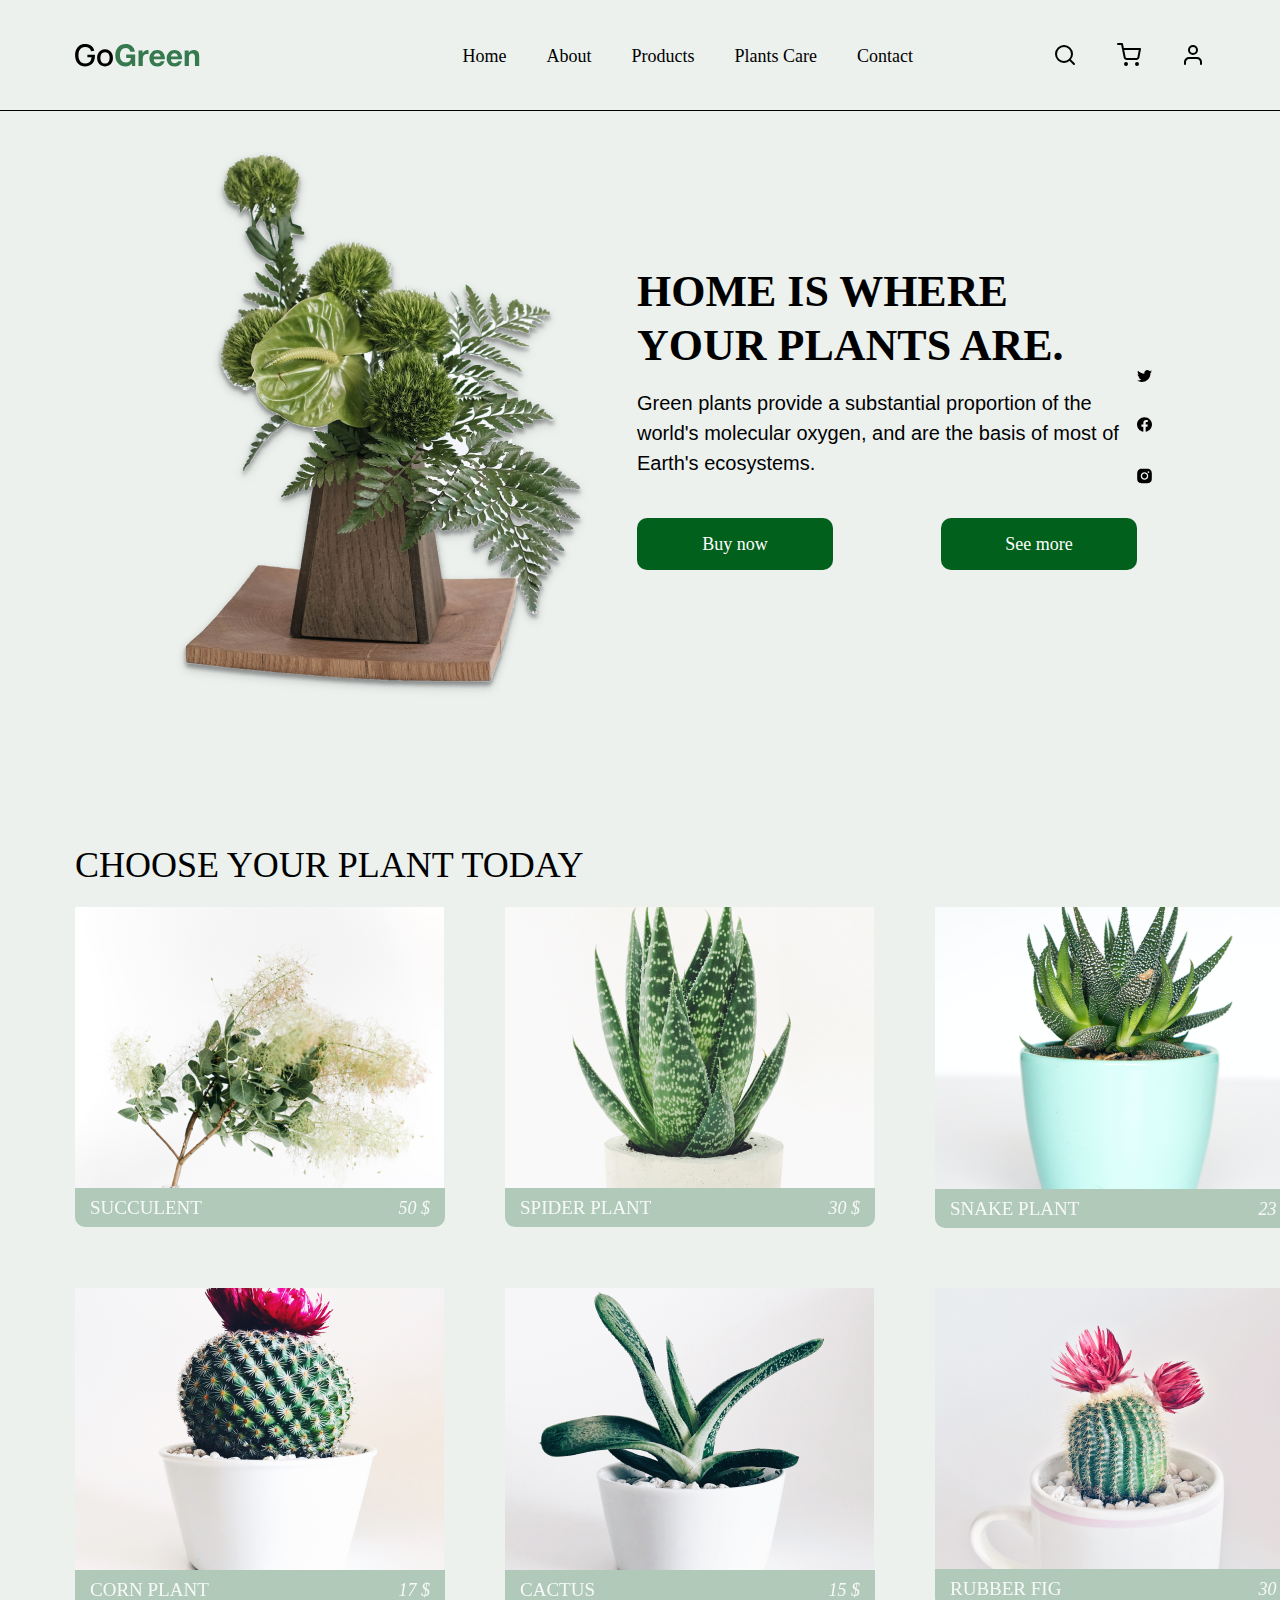
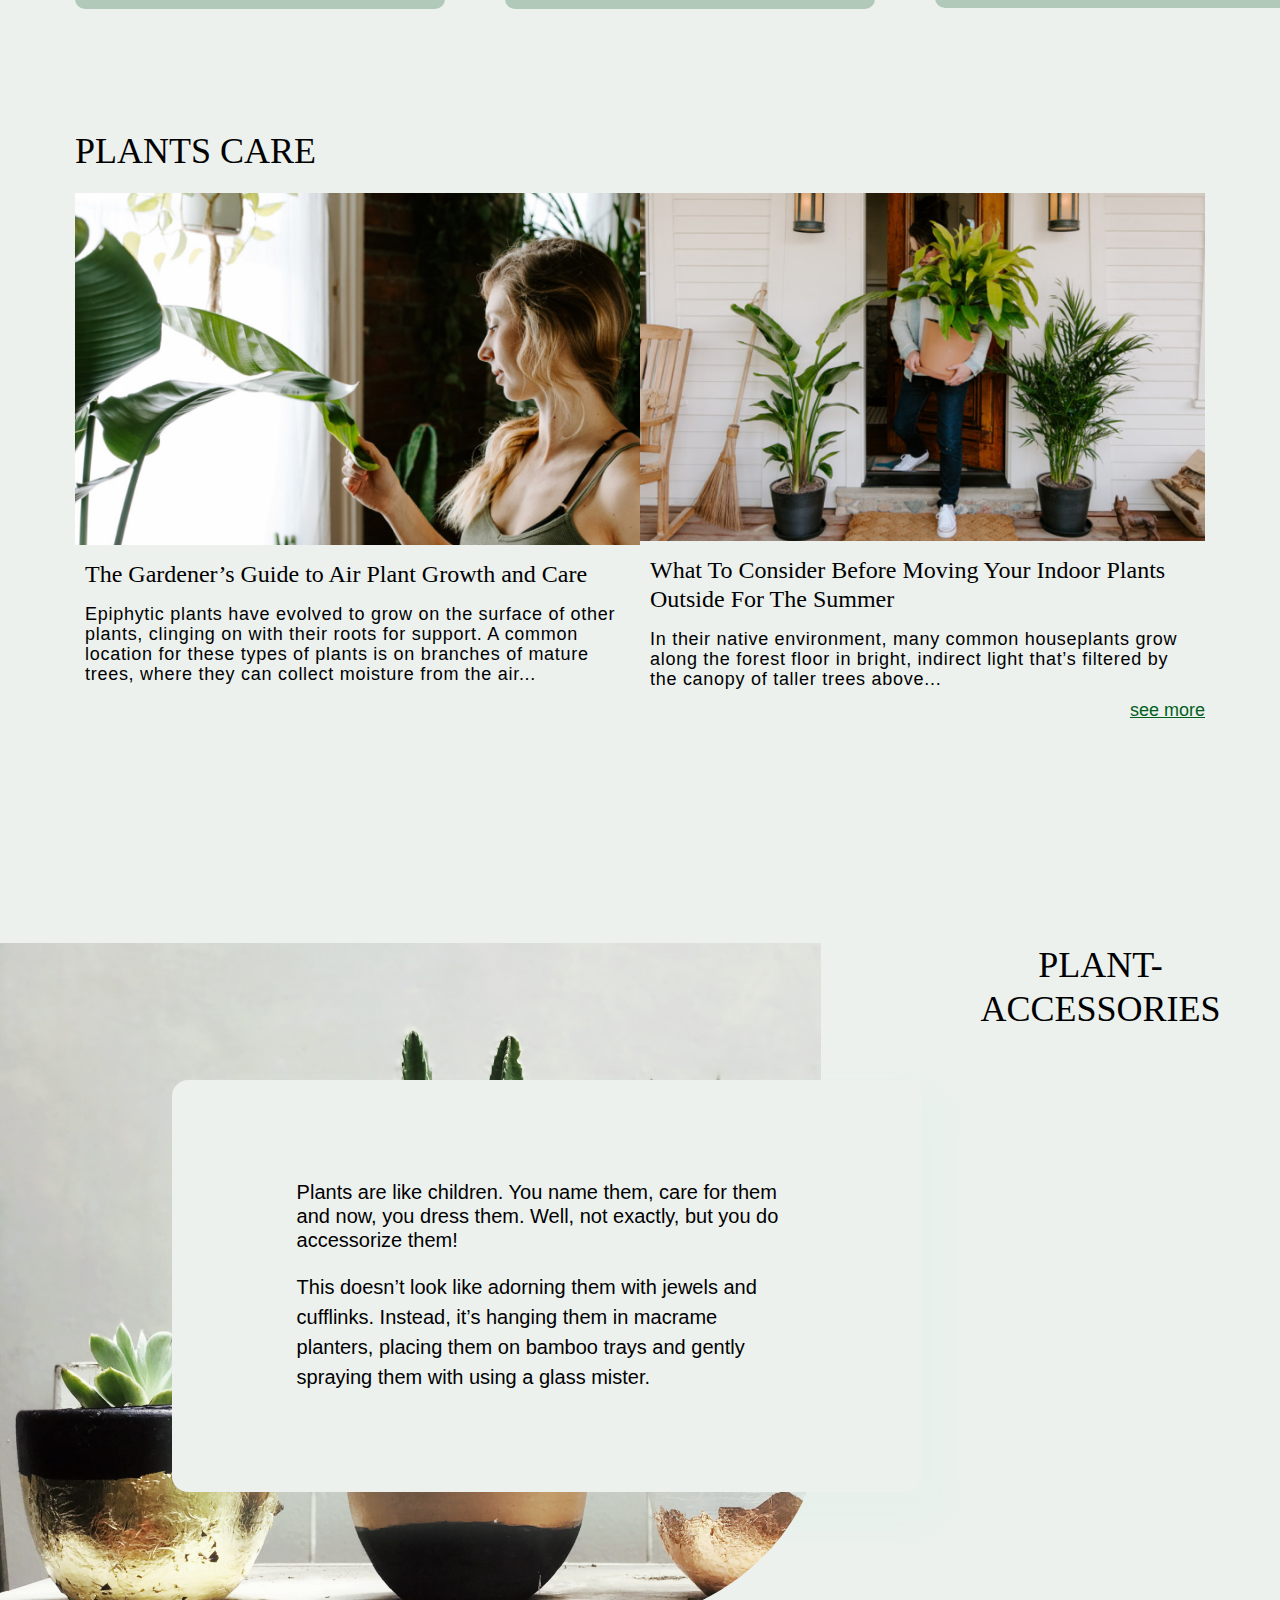
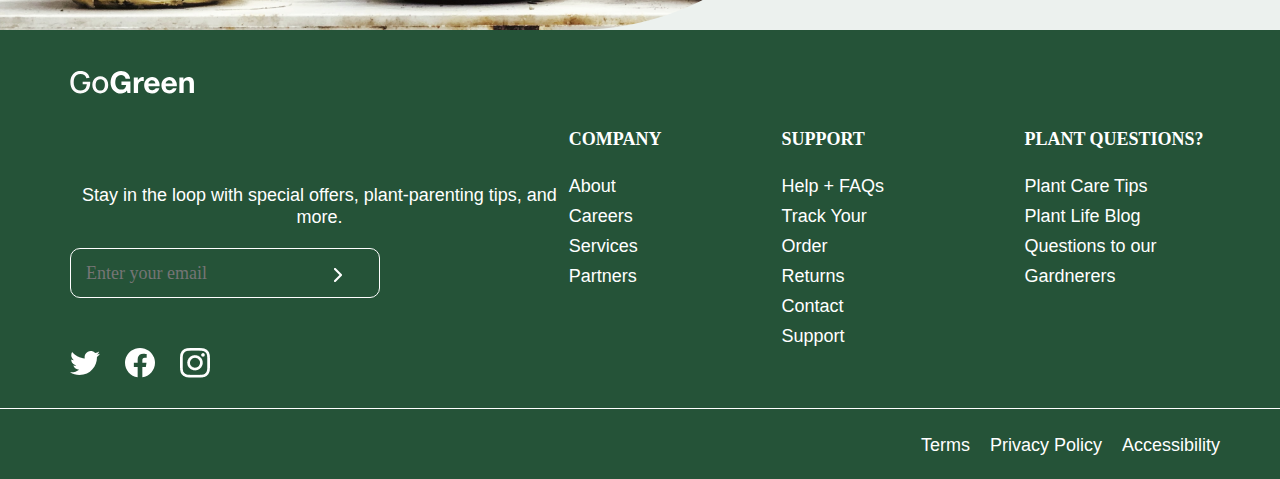
==== commit 192c9099: "Update index.html" ====
--- a/index.html
+++ b/index.html
@@ -179,26 +179,34 @@
     <footer>
         <div class="top-side only-flex">
             <div class="left-part">
-                <svg width="124" height="24" viewbox="0 0 124 24" fill="none" xmlns="http://www.w3.org/2000/svg">
-                    <path d="M10.3881 23.45C8.93813 23.45 7.60313 23.2 6.38313 22.7C5.16313 22.19 4.10313 21.45 3.20312 20.48C2.30313 19.51 1.60313 18.33 1.10313 16.94C0.603125 15.55 0.353125 13.97 0.353125 12.2C0.353125 9.87 0.778125 7.87 1.62813 6.2C2.47813 4.52 3.65813 3.23 5.16813 2.33C6.67813 1.42 8.41813 0.964998 10.3881 0.964998C12.9281 0.964998 14.9531 1.555 16.4631 2.735C17.9831 3.915 19.0181 5.545 19.5681 7.625L16.3881 8.195C15.9481 6.905 15.2381 5.875 14.2581 5.105C13.2781 4.335 12.0481 3.945 10.5681 3.935C9.03813 3.925 7.76313 4.265 6.74313 4.955C5.73313 5.645 4.97313 6.615 4.46313 7.865C3.95313 9.105 3.69313 10.55 3.68313 12.2C3.67313 13.85 3.92313 15.295 4.43313 16.535C4.94313 17.765 5.70813 18.725 6.72813 19.415C7.75813 20.105 9.03813 20.455 10.5681 20.465C11.7981 20.485 12.8531 20.26 13.7331 19.79C14.6231 19.31 15.3281 18.61 15.8481 17.69C16.3681 16.77 16.7031 15.64 16.8531 14.3H12.6531V11.78H20.1831C20.2031 11.96 20.2181 12.2 20.2281 12.5C20.2381 12.79 20.2431 12.975 20.2431 13.055C20.2431 15.055 19.8581 16.84 19.0881 18.41C18.3181 19.98 17.1981 21.215 15.7281 22.115C14.2581 23.005 12.4781 23.45 10.3881 23.45ZM30.2678 23.45C28.6478 23.45 27.2428 23.085 26.0528 22.355C24.8628 21.625 23.9428 20.62 23.2928 19.34C22.6528 18.05 22.3328 16.565 22.3328 14.885C22.3328 13.195 22.6628 11.71 23.3228 10.43C23.9828 9.14 24.9078 8.14 26.0978 7.43C27.2878 6.71 28.6778 6.35 30.2678 6.35C31.8878 6.35 33.2928 6.715 34.4828 7.445C35.6728 8.175 36.5928 9.18 37.2428 10.46C37.8928 11.74 38.2178 13.215 38.2178 14.885C38.2178 16.575 37.8878 18.065 37.2278 19.355C36.5778 20.635 35.6578 21.64 34.4678 22.37C33.2778 23.09 31.8778 23.45 30.2678 23.45ZM30.2678 20.495C31.8178 20.495 32.9728 19.975 33.7328 18.935C34.5028 17.885 34.8878 16.535 34.8878 14.885C34.8878 13.195 34.4978 11.845 33.7178 10.835C32.9478 9.815 31.7978 9.305 30.2678 9.305C29.2178 9.305 28.3528 9.545 27.6728 10.025C26.9928 10.495 26.4878 11.15 26.1578 11.99C25.8278 12.82 25.6628 13.785 25.6628 14.885C25.6628 16.585 26.0528 17.945 26.8328 18.965C27.6128 19.985 28.7578 20.495 30.2678 20.495Z" fill="#FBFBFB"/>
-                    <path d="M56.9641 20.57L57.4441 23H60.4441V11.42H51.4441V14.93H56.1841C56.0441 16.43 55.5441 17.58 54.6841 18.38C53.8441 19.16 52.6441 19.55 51.0841 19.55C50.0241 19.55 49.1241 19.35 48.3841 18.95C47.6441 18.53 47.0441 17.98 46.5841 17.3C46.1241 16.62 45.7841 15.86 45.5641 15.02C45.3641 14.16 45.2641 13.28 45.2641 12.38C45.2641 11.44 45.3641 10.53 45.5641 9.65C45.7841 8.77 46.1241 7.99 46.5841 7.31C47.0441 6.61 47.6441 6.06 48.3841 5.66C49.1241 5.24 50.0241 5.03 51.0841 5.03C52.2241 5.03 53.1941 5.33 53.9941 5.93C54.7941 6.53 55.3341 7.43 55.6141 8.63H60.1141C59.9941 7.41 59.6641 6.33 59.1241 5.39C58.5841 4.45 57.8941 3.66 57.0541 3.02C56.2341 2.38 55.3041 1.9 54.2641 1.58C53.2441 1.24 52.1841 1.07 51.0841 1.07C49.4441 1.07 47.9641 1.36 46.6441 1.94C45.3441 2.52 44.2441 3.32 43.3441 4.34C42.4441 5.36 41.7541 6.56 41.2741 7.94C40.7941 9.3 40.5541 10.78 40.5541 12.38C40.5541 13.94 40.7941 15.4 41.2741 16.76C41.7541 18.1 42.4441 19.27 43.3441 20.27C44.2441 21.27 45.3441 22.06 46.6441 22.64C47.9641 23.2 49.4441 23.48 51.0841 23.48C52.1241 23.48 53.1541 23.27 54.1741 22.85C55.1941 22.41 56.1241 21.65 56.9641 20.57ZM63.7977 7.49V23H68.0577V16.01C68.0577 15.31 68.1277 14.66 68.2677 14.06C68.4077 13.46 68.6377 12.94 68.9577 12.5C69.2977 12.04 69.7377 11.68 70.2777 11.42C70.8177 11.16 71.4777 11.03 72.2577 11.03C72.5177 11.03 72.7877 11.05 73.0677 11.09C73.3477 11.11 73.5877 11.14 73.7877 11.18V7.22C73.4477 7.12 73.1377 7.07 72.8577 7.07C72.3177 7.07 71.7977 7.15 71.2977 7.31C70.7977 7.47 70.3277 7.7 69.8877 8C69.4477 8.28 69.0577 8.63 68.7177 9.05C68.3777 9.45 68.1077 9.89 67.9077 10.37H67.8477V7.49H63.7977ZM85.3705 13.58H78.4405C78.4605 13.28 78.5205 12.94 78.6205 12.56C78.7405 12.18 78.9305 11.82 79.1905 11.48C79.4705 11.14 79.8305 10.86 80.2705 10.64C80.7305 10.4 81.3005 10.28 81.9805 10.28C83.0205 10.28 83.7905 10.56 84.2905 11.12C84.8105 11.68 85.1705 12.5 85.3705 13.58ZM78.4405 16.28H89.6305C89.7105 15.08 89.6105 13.93 89.3305 12.83C89.0505 11.73 88.5905 10.75 87.9505 9.89C87.3305 9.03 86.5305 8.35 85.5505 7.85C84.5705 7.33 83.4205 7.07 82.1005 7.07C80.9205 7.07 79.8405 7.28 78.8605 7.7C77.9005 8.12 77.0705 8.7 76.3705 9.44C75.6705 10.16 75.1305 11.02 74.7505 12.02C74.3705 13.02 74.1805 14.1 74.1805 15.26C74.1805 16.46 74.3605 17.56 74.7205 18.56C75.1005 19.56 75.6305 20.42 76.3105 21.14C76.9905 21.86 77.8205 22.42 78.8005 22.82C79.7805 23.2 80.8805 23.39 82.1005 23.39C83.8605 23.39 85.3605 22.99 86.6005 22.19C87.8405 21.39 88.7605 20.06 89.3605 18.2H85.6105C85.4705 18.68 85.0905 19.14 84.4705 19.58C83.8505 20 83.1105 20.21 82.2505 20.21C81.0505 20.21 80.1305 19.9 79.4905 19.28C78.8505 18.66 78.5005 17.66 78.4405 16.28ZM102.597 13.58H95.6671C95.6871 13.28 95.7471 12.94 95.8471 12.56C95.9671 12.18 96.1571 11.82 96.4171 11.48C96.6971 11.14 97.0571 10.86 97.4971 10.64C97.9571 10.4 98.5271 10.28 99.2071 10.28C100.247 10.28 101.017 10.56 101.517 11.12C102.037 11.68 102.397 12.5 102.597 13.58ZM95.6671 16.28H106.857C106.937 15.08 106.837 13.93 106.557 12.83C106.277 11.73 105.817 10.75 105.177 9.89C104.557 9.03 103.757 8.35 102.777 7.85C101.797 7.33 100.647 7.07 99.3271 7.07C98.1471 7.07 97.0671 7.28 96.0871 7.7C95.1271 8.12 94.2971 8.7 93.5971 9.44C92.8971 10.16 92.3571 11.02 91.9771 12.02C91.5971 13.02 91.4071 14.1 91.4071 15.26C91.4071 16.46 91.5871 17.56 91.9471 18.56C92.3271 19.56 92.8571 20.42 93.5371 21.14C94.2171 21.86 95.0471 22.42 96.0271 22.82C97.0071 23.2 98.1071 23.39 99.3271 23.39C101.087 23.39 102.587 22.99 103.827 22.19C105.067 21.39 105.987 20.06 106.587 18.2H102.837C102.697 18.68 102.317 19.14 101.697 19.58C101.077 20 100.337 20.21 99.4771 20.21C98.2771 20.21 97.3571 19.9 96.7171 19.28C96.0771 18.66 95.7271 17.66 95.6671 16.28ZM109.384 7.49V23H113.644V14.87C113.644 13.29 113.904 12.16 114.424 11.48C114.944 10.78 115.784 10.43 116.944 10.43C117.964 10.43 118.674 10.75 119.074 11.39C119.474 12.01 119.674 12.96 119.674 14.24V23H123.934V13.46C123.934 12.5 123.844 11.63 123.664 10.85C123.504 10.05 123.214 9.38 122.794 8.84C122.374 8.28 121.794 7.85 121.054 7.55C120.334 7.23 119.404 7.07 118.264 7.07C117.364 7.07 116.484 7.28 115.624 7.7C114.764 8.1 114.064 8.75 113.524 9.65H113.434V7.49H109.384Z" fill="white"/>
-                </svg>
+                <a href="./index.html">
+                    <svg class="logo" width="124" height="24" viewbox="0 0 124 24" fill="none" xmlns="http://www.w3.org/2000/svg">
+                        <path d="M10.3881 23.45C8.93813 23.45 7.60313 23.2 6.38313 22.7C5.16313 22.19 4.10313 21.45 3.20312 20.48C2.30313 19.51 1.60313 18.33 1.10313 16.94C0.603125 15.55 0.353125 13.97 0.353125 12.2C0.353125 9.87 0.778125 7.87 1.62813 6.2C2.47813 4.52 3.65813 3.23 5.16813 2.33C6.67813 1.42 8.41813 0.964998 10.3881 0.964998C12.9281 0.964998 14.9531 1.555 16.4631 2.735C17.9831 3.915 19.0181 5.545 19.5681 7.625L16.3881 8.195C15.9481 6.905 15.2381 5.875 14.2581 5.105C13.2781 4.335 12.0481 3.945 10.5681 3.935C9.03813 3.925 7.76313 4.265 6.74313 4.955C5.73313 5.645 4.97313 6.615 4.46313 7.865C3.95313 9.105 3.69313 10.55 3.68313 12.2C3.67313 13.85 3.92313 15.295 4.43313 16.535C4.94313 17.765 5.70813 18.725 6.72813 19.415C7.75813 20.105 9.03813 20.455 10.5681 20.465C11.7981 20.485 12.8531 20.26 13.7331 19.79C14.6231 19.31 15.3281 18.61 15.8481 17.69C16.3681 16.77 16.7031 15.64 16.8531 14.3H12.6531V11.78H20.1831C20.2031 11.96 20.2181 12.2 20.2281 12.5C20.2381 12.79 20.2431 12.975 20.2431 13.055C20.2431 15.055 19.8581 16.84 19.0881 18.41C18.3181 19.98 17.1981 21.215 15.7281 22.115C14.2581 23.005 12.4781 23.45 10.3881 23.45ZM30.2678 23.45C28.6478 23.45 27.2428 23.085 26.0528 22.355C24.8628 21.625 23.9428 20.62 23.2928 19.34C22.6528 18.05 22.3328 16.565 22.3328 14.885C22.3328 13.195 22.6628 11.71 23.3228 10.43C23.9828 9.14 24.9078 8.14 26.0978 7.43C27.2878 6.71 28.6778 6.35 30.2678 6.35C31.8878 6.35 33.2928 6.715 34.4828 7.445C35.6728 8.175 36.5928 9.18 37.2428 10.46C37.8928 11.74 38.2178 13.215 38.2178 14.885C38.2178 16.575 37.8878 18.065 37.2278 19.355C36.5778 20.635 35.6578 21.64 34.4678 22.37C33.2778 23.09 31.8778 23.45 30.2678 23.45ZM30.2678 20.495C31.8178 20.495 32.9728 19.975 33.7328 18.935C34.5028 17.885 34.8878 16.535 34.8878 14.885C34.8878 13.195 34.4978 11.845 33.7178 10.835C32.9478 9.815 31.7978 9.305 30.2678 9.305C29.2178 9.305 28.3528 9.545 27.6728 10.025C26.9928 10.495 26.4878 11.15 26.1578 11.99C25.8278 12.82 25.6628 13.785 25.6628 14.885C25.6628 16.585 26.0528 17.945 26.8328 18.965C27.6128 19.985 28.7578 20.495 30.2678 20.495Z" fill="#FBFBFB"/>
+                        <path d="M56.9641 20.57L57.4441 23H60.4441V11.42H51.4441V14.93H56.1841C56.0441 16.43 55.5441 17.58 54.6841 18.38C53.8441 19.16 52.6441 19.55 51.0841 19.55C50.0241 19.55 49.1241 19.35 48.3841 18.95C47.6441 18.53 47.0441 17.98 46.5841 17.3C46.1241 16.62 45.7841 15.86 45.5641 15.02C45.3641 14.16 45.2641 13.28 45.2641 12.38C45.2641 11.44 45.3641 10.53 45.5641 9.65C45.7841 8.77 46.1241 7.99 46.5841 7.31C47.0441 6.61 47.6441 6.06 48.3841 5.66C49.1241 5.24 50.0241 5.03 51.0841 5.03C52.2241 5.03 53.1941 5.33 53.9941 5.93C54.7941 6.53 55.3341 7.43 55.6141 8.63H60.1141C59.9941 7.41 59.6641 6.33 59.1241 5.39C58.5841 4.45 57.8941 3.66 57.0541 3.02C56.2341 2.38 55.3041 1.9 54.2641 1.58C53.2441 1.24 52.1841 1.07 51.0841 1.07C49.4441 1.07 47.9641 1.36 46.6441 1.94C45.3441 2.52 44.2441 3.32 43.3441 4.34C42.4441 5.36 41.7541 6.56 41.2741 7.94C40.7941 9.3 40.5541 10.78 40.5541 12.38C40.5541 13.94 40.7941 15.4 41.2741 16.76C41.7541 18.1 42.4441 19.27 43.3441 20.27C44.2441 21.27 45.3441 22.06 46.6441 22.64C47.9641 23.2 49.4441 23.48 51.0841 23.48C52.1241 23.48 53.1541 23.27 54.1741 22.85C55.1941 22.41 56.1241 21.65 56.9641 20.57ZM63.7977 7.49V23H68.0577V16.01C68.0577 15.31 68.1277 14.66 68.2677 14.06C68.4077 13.46 68.6377 12.94 68.9577 12.5C69.2977 12.04 69.7377 11.68 70.2777 11.42C70.8177 11.16 71.4777 11.03 72.2577 11.03C72.5177 11.03 72.7877 11.05 73.0677 11.09C73.3477 11.11 73.5877 11.14 73.7877 11.18V7.22C73.4477 7.12 73.1377 7.07 72.8577 7.07C72.3177 7.07 71.7977 7.15 71.2977 7.31C70.7977 7.47 70.3277 7.7 69.8877 8C69.4477 8.28 69.0577 8.63 68.7177 9.05C68.3777 9.45 68.1077 9.89 67.9077 10.37H67.8477V7.49H63.7977ZM85.3705 13.58H78.4405C78.4605 13.28 78.5205 12.94 78.6205 12.56C78.7405 12.18 78.9305 11.82 79.1905 11.48C79.4705 11.14 79.8305 10.86 80.2705 10.64C80.7305 10.4 81.3005 10.28 81.9805 10.28C83.0205 10.28 83.7905 10.56 84.2905 11.12C84.8105 11.68 85.1705 12.5 85.3705 13.58ZM78.4405 16.28H89.6305C89.7105 15.08 89.6105 13.93 89.3305 12.83C89.0505 11.73 88.5905 10.75 87.9505 9.89C87.3305 9.03 86.5305 8.35 85.5505 7.85C84.5705 7.33 83.4205 7.07 82.1005 7.07C80.9205 7.07 79.8405 7.28 78.8605 7.7C77.9005 8.12 77.0705 8.7 76.3705 9.44C75.6705 10.16 75.1305 11.02 74.7505 12.02C74.3705 13.02 74.1805 14.1 74.1805 15.26C74.1805 16.46 74.3605 17.56 74.7205 18.56C75.1005 19.56 75.6305 20.42 76.3105 21.14C76.9905 21.86 77.8205 22.42 78.8005 22.82C79.7805 23.2 80.8805 23.39 82.1005 23.39C83.8605 23.39 85.3605 22.99 86.6005 22.19C87.8405 21.39 88.7605 20.06 89.3605 18.2H85.6105C85.4705 18.68 85.0905 19.14 84.4705 19.58C83.8505 20 83.1105 20.21 82.2505 20.21C81.0505 20.21 80.1305 19.9 79.4905 19.28C78.8505 18.66 78.5005 17.66 78.4405 16.28ZM102.597 13.58H95.6671C95.6871 13.28 95.7471 12.94 95.8471 12.56C95.9671 12.18 96.1571 11.82 96.4171 11.48C96.6971 11.14 97.0571 10.86 97.4971 10.64C97.9571 10.4 98.5271 10.28 99.2071 10.28C100.247 10.28 101.017 10.56 101.517 11.12C102.037 11.68 102.397 12.5 102.597 13.58ZM95.6671 16.28H106.857C106.937 15.08 106.837 13.93 106.557 12.83C106.277 11.73 105.817 10.75 105.177 9.89C104.557 9.03 103.757 8.35 102.777 7.85C101.797 7.33 100.647 7.07 99.3271 7.07C98.1471 7.07 97.0671 7.28 96.0871 7.7C95.1271 8.12 94.2971 8.7 93.5971 9.44C92.8971 10.16 92.3571 11.02 91.9771 12.02C91.5971 13.02 91.4071 14.1 91.4071 15.26C91.4071 16.46 91.5871 17.56 91.9471 18.56C92.3271 19.56 92.8571 20.42 93.5371 21.14C94.2171 21.86 95.0471 22.42 96.0271 22.82C97.0071 23.2 98.1071 23.39 99.3271 23.39C101.087 23.39 102.587 22.99 103.827 22.19C105.067 21.39 105.987 20.06 106.587 18.2H102.837C102.697 18.68 102.317 19.14 101.697 19.58C101.077 20 100.337 20.21 99.4771 20.21C98.2771 20.21 97.3571 19.9 96.7171 19.28C96.0771 18.66 95.7271 17.66 95.6671 16.28ZM109.384 7.49V23H113.644V14.87C113.644 13.29 113.904 12.16 114.424 11.48C114.944 10.78 115.784 10.43 116.944 10.43C117.964 10.43 118.674 10.75 119.074 11.39C119.474 12.01 119.674 12.96 119.674 14.24V23H123.934V13.46C123.934 12.5 123.844 11.63 123.664 10.85C123.504 10.05 123.214 9.38 122.794 8.84C122.374 8.28 121.794 7.85 121.054 7.55C120.334 7.23 119.404 7.07 118.264 7.07C117.364 7.07 116.484 7.28 115.624 7.7C114.764 8.1 114.064 8.75 113.524 9.65H113.434V7.49H109.384Z" fill="white"/>
+                    </svg>
+                </a>
                 <p>Stay in the loop with special offers, plant-parenting tips, and more.</p>
                 <div class="email">
                     <input type="email" placeholder="Enter your email">
                     <img src="./assets/img/Vector (3).png" alt="arrow">
                 </div>
                 <div class="socials only-flex">
-                    <svg width="30" height="25" viewbox="0 0 30 25" fill="none" xmlns="http://www.w3.org/2000/svg">
-                        <path d="M9.4377 24.002C20.7557 24.002 26.9479 14.7668 26.9479 6.76044C26.9479 6.50081 26.942 6.23541 26.9303 5.97579C28.1348 5.11802 29.1744 4.05556 30 2.83833C28.8782 3.3298 27.6871 3.65078 26.4674 3.7903C27.7516 3.03232 28.7132 1.84157 29.1738 0.438789C27.9657 1.1438 26.6445 1.64112 25.2668 1.90944C24.3385 0.938252 23.1112 0.295213 21.7746 0.0797373C20.438 -0.135738 19.0665 0.0883523 17.8722 0.717362C16.6779 1.34637 15.7273 2.34527 15.1673 3.55961C14.6074 4.77395 14.4693 6.13611 14.7744 7.43547C12.3281 7.31459 9.93492 6.68886 7.74998 5.59883C5.56503 4.5088 3.63712 2.97881 2.09121 1.10805C1.3055 2.44193 1.06507 4.02035 1.41879 5.52251C1.77251 7.02467 2.69383 8.33785 3.99551 9.19517C3.01829 9.16462 2.06247 8.90555 1.20703 8.43937V8.51437C1.20616 9.91418 1.69762 11.2711 2.59789 12.3544C3.49815 13.4378 4.75165 14.1807 6.14531 14.457C5.24007 14.7008 4.28998 14.7364 3.36855 14.5608C3.76182 15.7647 4.52697 16.8176 5.55721 17.5726C6.58746 18.3277 7.8314 18.7472 9.11543 18.7726C6.93553 20.4586 4.24272 21.3732 1.4707 21.3688C0.979109 21.3681 0.487999 21.3384 0 21.28C2.81607 23.0589 6.09191 24.0038 9.4377 24.002Z" fill="white"/>
-                    </svg>
-                    <svg width="30" height="30" viewbox="0 0 30 30" fill="none" xmlns="http://www.w3.org/2000/svg">
-                        <path d="M30 14.7699C30 6.61272 23.2843 0 15 0C6.71572 0 0 6.61272 0 14.7699C0 22.1419 5.48525 28.2524 12.6562 29.3604V19.0394H8.84766V14.7699H12.6562V11.5159C12.6562 7.81422 14.8957 5.76951 18.322 5.76951C19.9626 5.76951 21.6797 6.05798 21.6797 6.05798V9.69277H19.7883C17.925 9.69277 17.3438 10.8314 17.3438 12.0006V14.7699H21.5039L20.8389 19.0394H17.3438V29.3604C24.5147 28.2524 30 22.1419 30 14.7699Z" fill="white"/>
-                    </svg>
-                    <img src="./assets/img/Group.png" alt="instagram">
-                </div>
-            </div>
-            <div class="right-part only-flex">
+                    <a href="#">
+                        <svg width="30" height="25" viewbox="0 0 30 25" fill="none" xmlns="http://www.w3.org/2000/svg">
+                            <path d="M9.4377 24.002C20.7557 24.002 26.9479 14.7668 26.9479 6.76044C26.9479 6.50081 26.942 6.23541 26.9303 5.97579C28.1348 5.11802 29.1744 4.05556 30 2.83833C28.8782 3.3298 27.6871 3.65078 26.4674 3.7903C27.7516 3.03232 28.7132 1.84157 29.1738 0.438789C27.9657 1.1438 26.6445 1.64112 25.2668 1.90944C24.3385 0.938252 23.1112 0.295213 21.7746 0.0797373C20.438 -0.135738 19.0665 0.0883523 17.8722 0.717362C16.6779 1.34637 15.7273 2.34527 15.1673 3.55961C14.6074 4.77395 14.4693 6.13611 14.7744 7.43547C12.3281 7.31459 9.93492 6.68886 7.74998 5.59883C5.56503 4.5088 3.63712 2.97881 2.09121 1.10805C1.3055 2.44193 1.06507 4.02035 1.41879 5.52251C1.77251 7.02467 2.69383 8.33785 3.99551 9.19517C3.01829 9.16462 2.06247 8.90555 1.20703 8.43937V8.51437C1.20616 9.91418 1.69762 11.2711 2.59789 12.3544C3.49815 13.4378 4.75165 14.1807 6.14531 14.457C5.24007 14.7008 4.28998 14.7364 3.36855 14.5608C3.76182 15.7647 4.52697 16.8176 5.55721 17.5726C6.58746 18.3277 7.8314 18.7472 9.11543 18.7726C6.93553 20.4586 4.24272 21.3732 1.4707 21.3688C0.979109 21.3681 0.487999 21.3384 0 21.28C2.81607 23.0589 6.09191 24.0038 9.4377 24.002Z" fill="white"/>
+                        </svg>
+                    </a>
+                    <a href="#">
+                        <svg width="30" height="30" viewbox="0 0 30 30" fill="none" xmlns="http://www.w3.org/2000/svg">
+                            <path d="M30 14.7699C30 6.61272 23.2843 0 15 0C6.71572 0 0 6.61272 0 14.7699C0 22.1419 5.48525 28.2524 12.6562 29.3604V19.0394H8.84766V14.7699H12.6562V11.5159C12.6562 7.81422 14.8957 5.76951 18.322 5.76951C19.9626 5.76951 21.6797 6.05798 21.6797 6.05798V9.69277H19.7883C17.925 9.69277 17.3438 10.8314 17.3438 12.0006V14.7699H21.5039L20.8389 19.0394H17.3438V29.3604C24.5147 28.2524 30 22.1419 30 14.7699Z" fill="white"/>
+                        </svg>
+                    </a>
+                    <a href="#">
+                        <img src="./assets/img/Group.png" alt="instagram">
+                    </a>
+                </div>
+            </div>
+            <div class="right-part">
                 <div class="company">
                     <h4>COMPANY</h4>
                     <ul>
--- a/assets/css/style.css
+++ b/assets/css/style.css
@@ -301,8 +301,19 @@
 footer{
     background-color: 
     #255338;
+
+}
+footer .top-side{
+    justify-content: space-between;
     padding-top: 40px;
     padding-left: 70px;
+    padding-right: 50px;
+}
+footer .top-side .left-part .logo{
+    cursor: pointer;
+}
+footer .top-side .left-part .logo:hover{
+    filter: drop-shadow(2px 1px 10px #adf13fef);
 }
 footer .top-side .left-part p{
     font-family: 'Helvetica 35 Thin', sans-serif;
@@ -314,7 +325,7 @@
     color: #FFFFFF;
     margin: 90px 0 20px 0;
 }
-footer .top-side .left-part.email{
+.email{
     position: relative;
 }
 
@@ -322,15 +333,67 @@
     width: 310px;
     height: 50px;
     border: 1px solid #FFFFFF;
+    background: #255338;
     border-radius: 10px;
-    font-size: 16px;
-    padding: 12px 0 12px 50px;
-    outline: none;
-    font-family: 'Helvetica Neue';
-    font-style: normal;
-    font-weight: 500;
-    font-size: 18px;
-    line-height: 22px;
-    text-align: center;
-    color: #FFFFFF;
+    padding: 15px 0 15px 15px;
+    color: #FFFFFF;
+    font-family: 'Helvetica Neue';
+    font-style: normal;
+    font-weight: 500;
+    font-size: 18px;
+    line-height: 22px;
+}
+footer .top-side .left-part .email img{
+    position: absolute;
+    top: 40%;
+    left: 53%;
+    cursor: pointer;
+}
+footer .top-side .left-part .socials{
+    margin: 50px 0 30px 0;
+    gap: 25px;
+    transition: .4s ease-in-out;
+}
+footer .top-side .left-part .socials a:hover{
+    filter: drop-shadow(2px 1px 10px #adf13fef);
+    transform: scale(1.1);
+}
+footer .top-side .right-part{
+    gap: 120px;
+    display: flex;
+}
+footer .top-side .right-part h4{
+    font-family: 'Helvetica Neue';
+    font-style: normal;
+    font-weight: 700;
+    font-size: 18px;
+    line-height: 22px;
+    color: #FFFFFF;
+    margin-bottom: 20px;
+}
+footer .top-side .right-part a{
+    font-family: 'Helvetica 45 Light', sans-serif;
+    font-style: normal;
+    font-weight: 400;
+    font-size: 18px;
+    line-height: 21px;
+    text-align: center;
+    color: #FFFFFF;
+}
+.bottom-side {
+    width: 100%;
+    justify-content: flex-end;
+    gap: 20px;
+    padding: 20px 60px 20px 0;
+    border-top:  1px solid #FFFFFF;;
+}
+.bottom-side a{
+    font-family: 'Helvetica 45 Light', sans-serif;
+    font-style: normal;
+    font-weight: 400;
+    font-size: 18px;
+    line-height: 21px;
+    text-align: center;
+    color: #FFFFFF;
+    
 }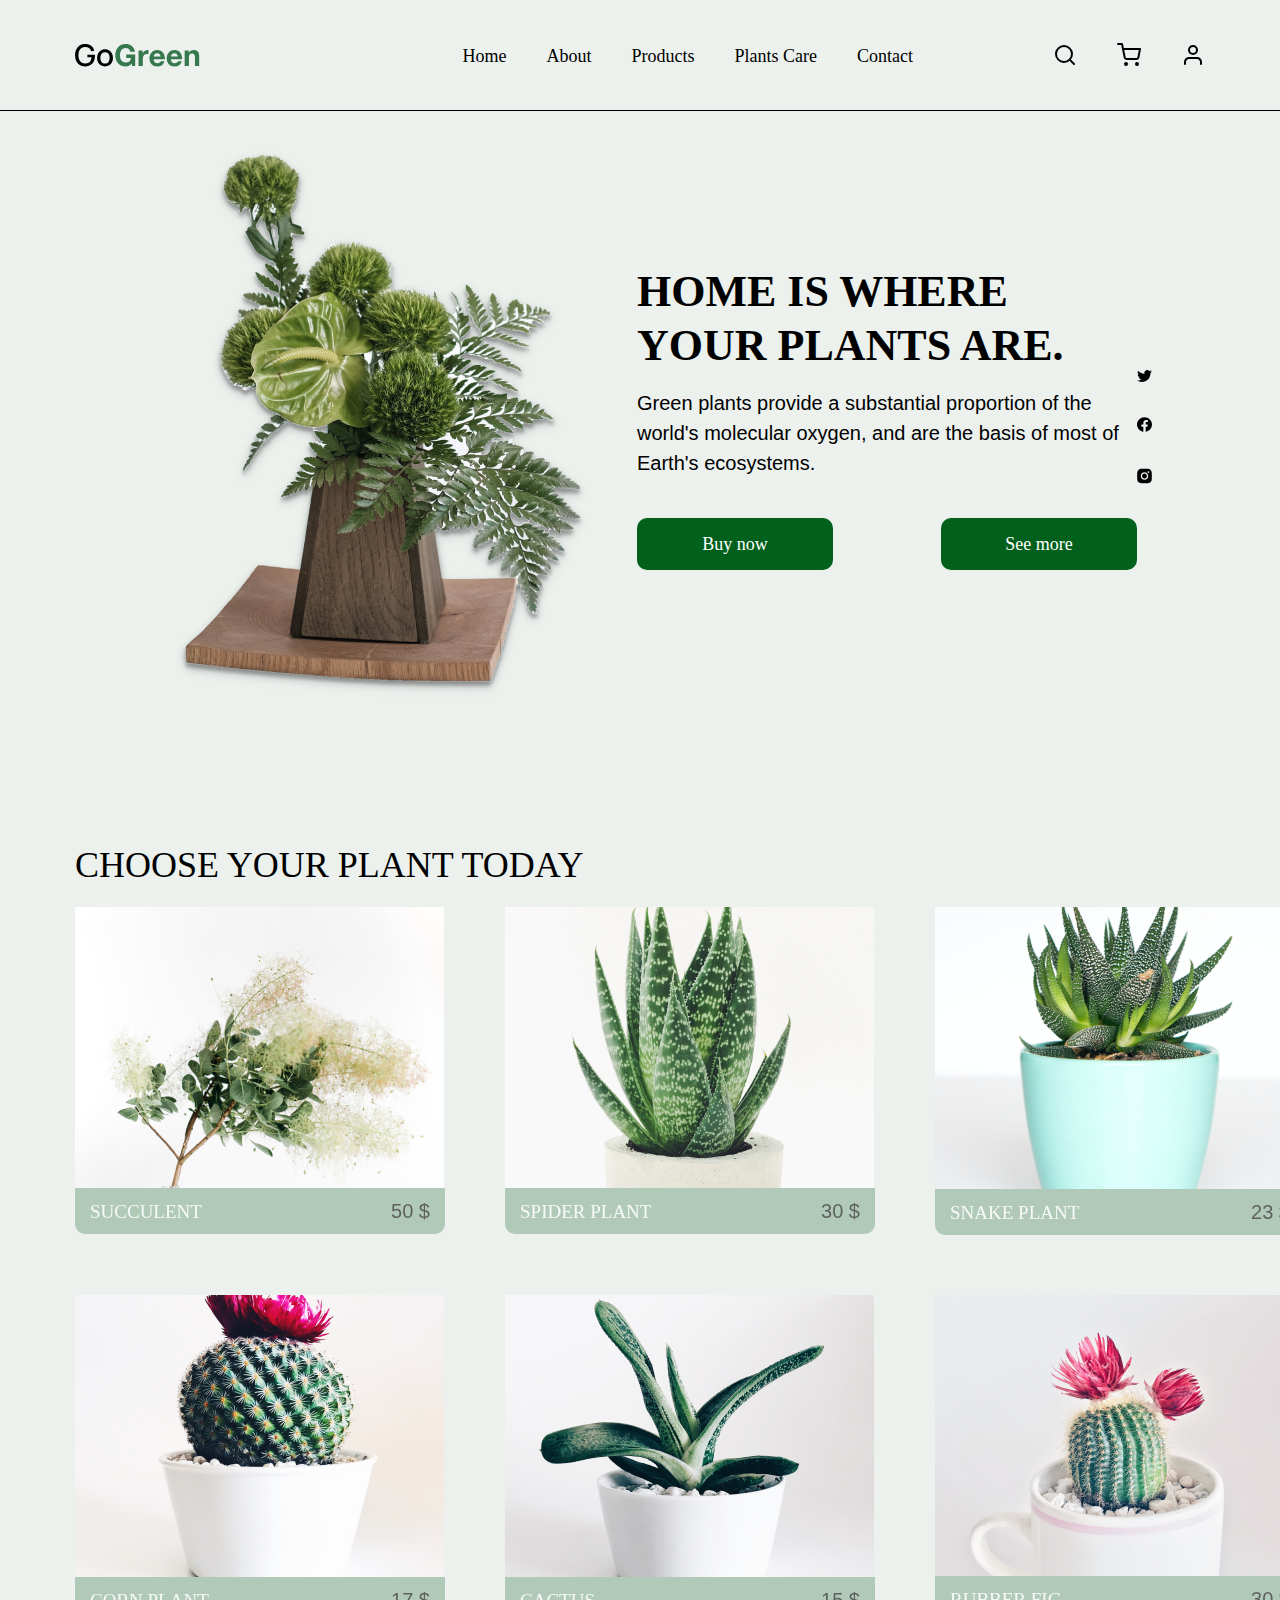
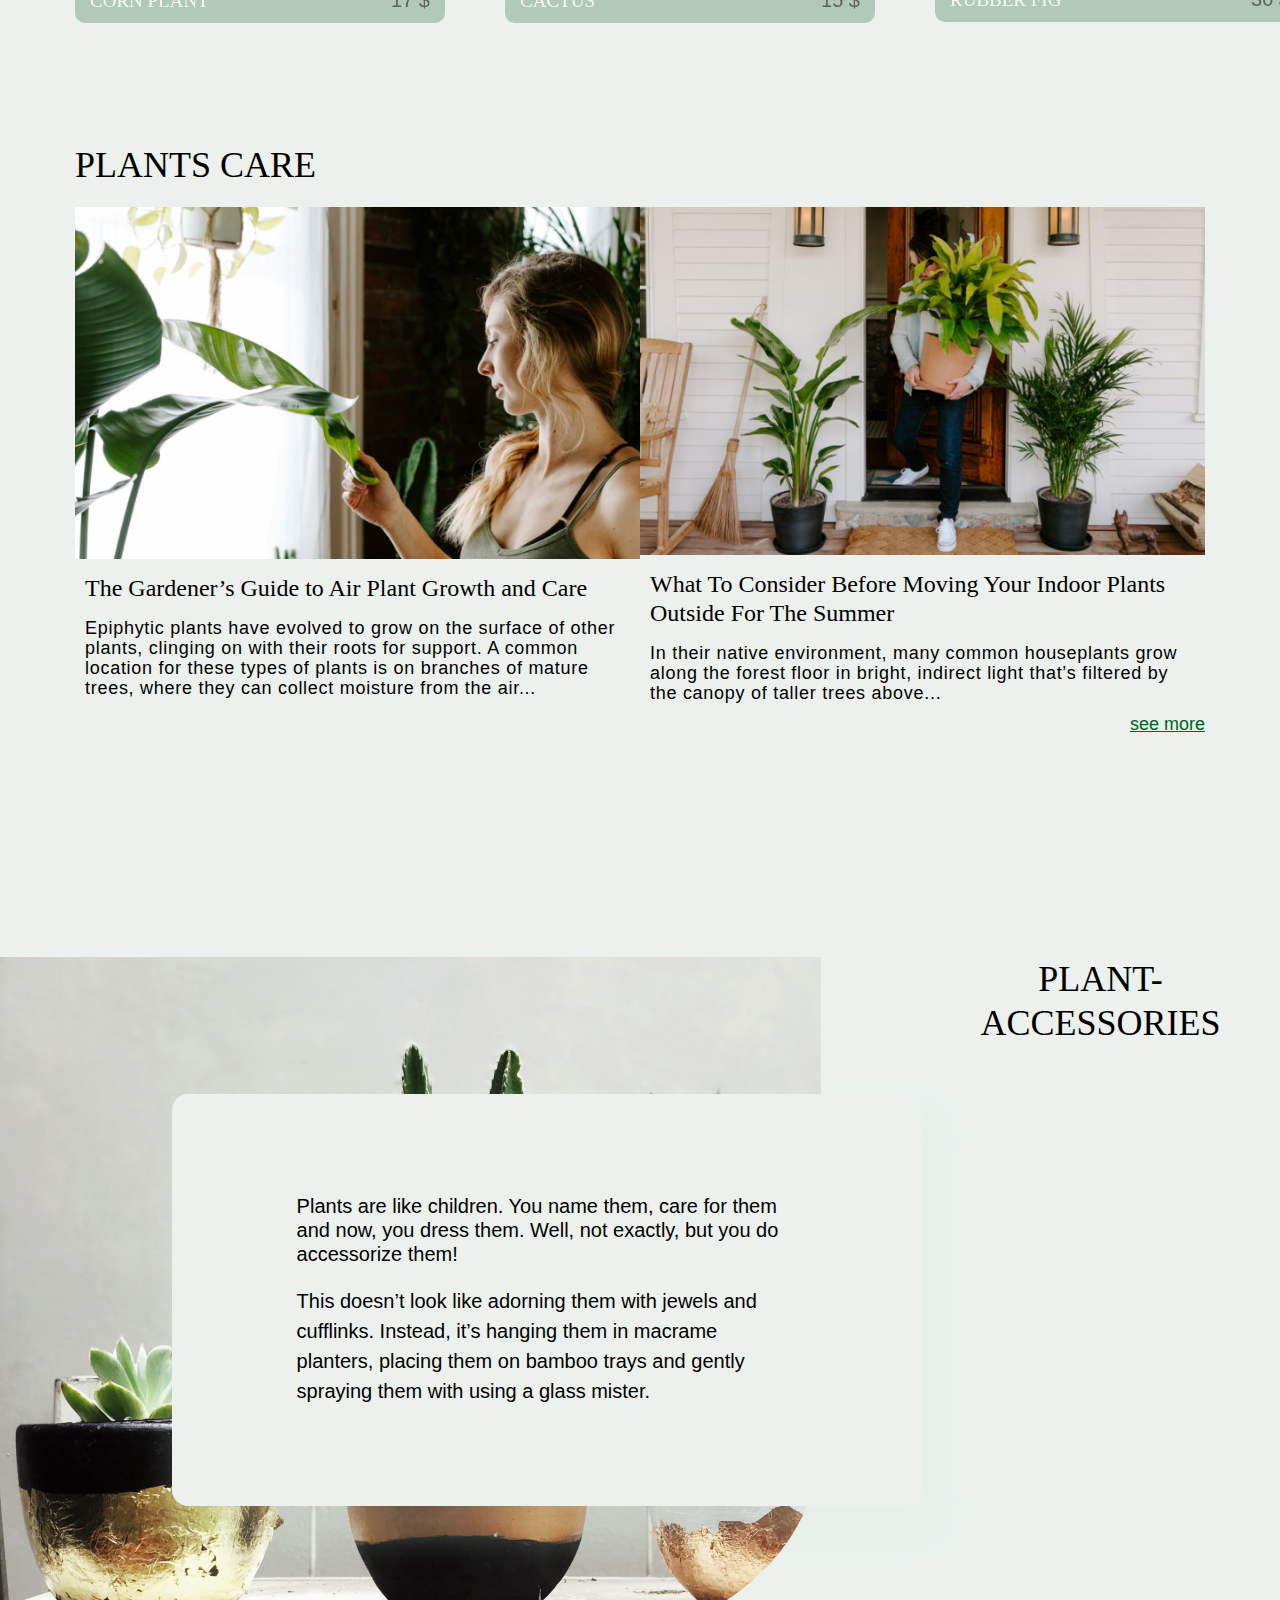
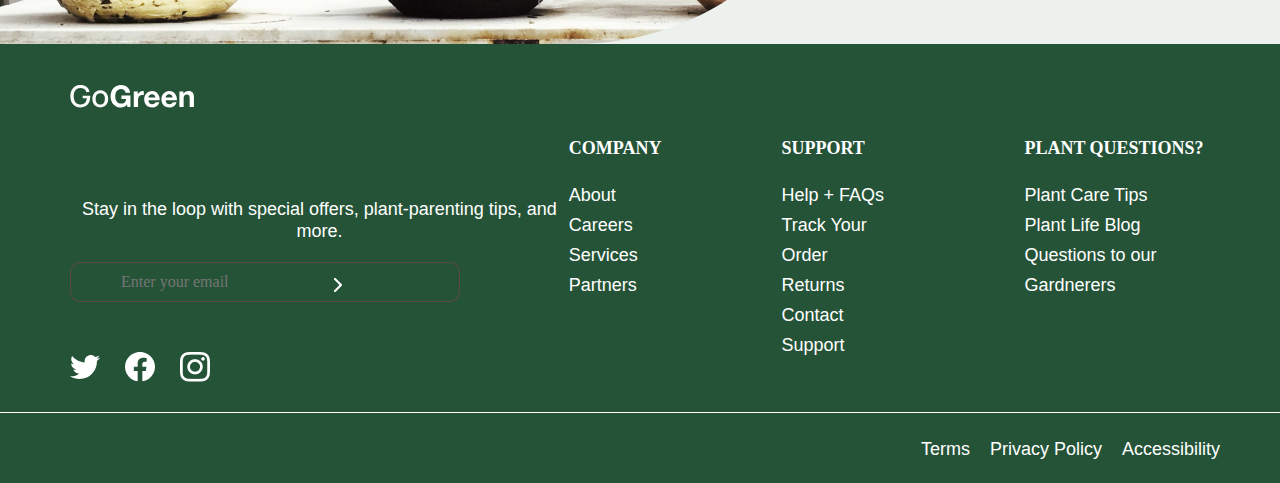
==== commit df762b5c: "Update index.html" ====
--- a/index.html
+++ b/index.html
@@ -90,7 +90,7 @@
                     <div class="plant-box">
                         <img src="./assets/img/gaelle-marcel-AzodV2D0GLc-unsplash 1.png" alt="plant">
                         <span class="cart">
-                            Add to Cart
+                            <button>Add to Cart</button>
                         </span>
                         <div class="name-price flex">
                             <h5>SUCCULENT</h5>
@@ -100,7 +100,7 @@
                     <div class="plant-box">
                         <img src="./assets/img/stephanie-harvey-T0inbt7nRME-unsplash 1.png" alt="plant">
                         <span class="cart">
-                            Add to Cart
+                            <button>Add to Cart</button>
                         </span>
                         <div class="name-price flex">
                             <h5>SPIDER PLANT</h5>
@@ -110,7 +110,7 @@
                     <div class="plant-box">
                         <img src="./assets/img/galina-n-miziNqvJx5M-unsplash 1.png" alt="plant">
                         <span class="cart">
-                            Add to Cart
+                            <button>Add to Cart</button>
                         </span>
                         <div class="name-price flex">
                             <h5>SNAKE PLANT</h5>
@@ -120,7 +120,7 @@
                     <div class="plant-box">
                         <img src="./assets/img/stephanie-harvey-N9lmtlOuaDM-unsplash 1.png" alt="plant">
                         <span class="cart">
-                            Add to Cart
+                            <button>Add to Cart</button>
                         </span>
                         <div class="name-price flex">
                             <h5>CORN PLANT</h5>
@@ -130,7 +130,7 @@
                     <div class="plant-box">
                         <img src="./assets/img/stephanie-harvey-vHkj3fX9wCk-unsplash (1) 1.png" alt="plant">
                         <span class="cart">
-                            Add to Cart
+                            <button>Add to Cart</button>
                         </span>
                         <div class="name-price flex">
                             <h5>CACTUS</h5>
@@ -140,7 +140,7 @@
                     <div class="plant-box">
                         <img src="./assets/img/stephanie-harvey-f7PfM2NklZ4-unsplash 1.png" alt="plant">
                         <span class="cart">
-                            Add to Cart
+                            <button>Add to Cart</button>
                         </span>
                         <div class="name-price flex">
                             <h5>RUBBER FIG</h5>
@@ -152,13 +152,12 @@
                 <div class="palnts-care flex">
                     <div class="care-box">
                         <img src="./assets/img/Bloomscape_Spring20_036-1536x1023 1.png" alt="woman&plant">
-                        <h4>The Gardener’s Guide to Air Plant Growth and Care</h4>
+                        <a href="#"><h4>The Gardener’s Guide to Air Plant Growth and Care</h4></a>
                         <p>Epiphytic plants have evolved to grow on the surface of other plants, clinging on with their roots for support. A common location for these types of plants is on branches of mature trees, where they can collect moisture from the air...</p>
                     </div>
                     <div class="care-box">
                         <img src="./assets/img/bloomscape_indoor-outdoor_4-1024x682 1.png" alt="woman&plant">
-                        <h4>What To Consider Before Moving Your Indoor Plants Outside For The Summer
-                            </h4>
+                        <a href="#"><h4>What To Consider Before Moving Your Indoor Plants Outside For The Summer</h4></a>
                         <p>In their native environment, many common houseplants grow along the forest floor in bright, indirect light that’s filtered by the canopy of taller trees above...</p>
                         <div class="btn"><a href="#">see more</a></div>
                     </div>
--- a/assets/css/style.css
+++ b/assets/css/style.css
@@ -177,7 +177,7 @@
     line-height: 23px;
     color: #FFFFFF;
 }
-section .section-container .plant-grid .plant-box .name-price span{
+section .section-container .plant-grid .plant-box .name-price button{
     font-family: 'Helvetica Neue';
     font-style: italic;
     font-weight: 400;
@@ -185,7 +185,7 @@
     line-height: 22px;
     color: #FFFFFF;
 }
-section .section-container .plant-grid .plant-box .cart{
+section .section-container .plant-grid .plant-box button{
     cursor: pointer;
     position: absolute;
     left: 25%;
@@ -199,13 +199,17 @@
     background: transparent;
     padding: 15px 40px;
     border-radius: 10px;
+    border: none;
     transition: .2s ease-in-out;
 }
-section .section-container .plant-grid .plant-box .cart:hover{
+.plant-box:hover img {
+    opacity: 0.5;
+}
+section .section-container .plant-grid .plant-box button:hover{
     filter: drop-shadow(0px 4px 10px #01601abb);
     transform: scale(1.1);
 }
-section .section-container .plant-grid .plant-box:hover .cart{
+section .section-container .plant-grid .plant-box:hover button{
     color: #0F6845;
     background: #FFFFFF;
 }
@@ -396,4 +400,102 @@
     text-align: center;
     color: #FFFFFF;
     
+}
+
+/* contact page */
+
+.contact-container {
+    position: relative;
+    margin-top: 200px;
+    width: 100%;
+    height: 1080px;
+    background-image: url(../img/annie-spratt-yyXw1lGJypI-unsplash\ 1.png);
+    background-repeat: no-repeat;
+}
+.inner-contact-conteiner{
+    width: 97%;
+    position: absolute;
+    top: 2.5%;
+    bottom: 2.5%;
+    left: 1.2%;
+    background-color: #01601a8a;
+}
+.contact-container .inner-contact-conteiner h2{
+    font-family: 'Helvetica Neue';
+    font-style: normal;
+    font-weight: 700;
+    font-size: 30px;
+    line-height: 37px;
+    color: #FFFFFF;
+    text-align: center;
+    margin: 28px 0 115px 0;
+}
+.contact-container .inner-contact-conteiner .contact-info{
+    margin:0 115px ;
+}
+.contact-container .inner-contact-conteiner .contact-info .info{
+    display: flex;
+    flex-direction: column;
+    align-items: center;
+}
+.contact-container .inner-contact-conteiner .contact-info .info h6{
+    font-family: 'Helvetica 45 Light', sans-serif;
+    font-style: normal;
+    font-weight: 500;
+    font-size: 26px;
+    line-height: 32px;
+    color: #FFFFFF;
+    margin: 50px 0 100px 0;
+}
+.flex-form {
+    display: flex;
+    align-items: center;
+    justify-content: center;
+    gap: 190px;
+}
+label {
+    display: block;
+    margin:65px 0 15px;
+    color: #ECF1EE;
+}
+input[type=text] {
+    width: 390px;
+    height: 40px;
+    border: 1px solid rgba(117, 70, 74, 0.7);
+    border-radius: 10px;
+    font-size: 16px;
+    background-image: url('../assets/search.png');
+    background-position: 10px 10px; 
+    background-repeat: no-repeat;
+    padding: 12px 0 12px 50px;
+    outline: none;
+}
+input[type=email] {
+    width: 390px;
+    height: 40px;
+    border: 1px solid rgba(117, 70, 74, 0.7);
+    border-radius: 10px;
+    font-size: 16px;
+    background-image: url('../assets/search.png');
+    background-position: 10px 10px; 
+    background-repeat: no-repeat;
+    padding: 12px 0 12px 50px;
+    outline: none;
+}
+.textarea{
+    margin-top: 6px;
+    margin-bottom: 16px;
+    margin-left: 35%;
+    margin-right: 6s5%;
+}
+textarea {
+    padding: 12px;
+    border: 1px solid rgba(117, 70, 74, 0.7);
+    border-radius: 10px;
+    border: none;
+}
+iframe {
+    margin:65px 0 15px;
+    align-items: center;
+    justify-content: center;
 }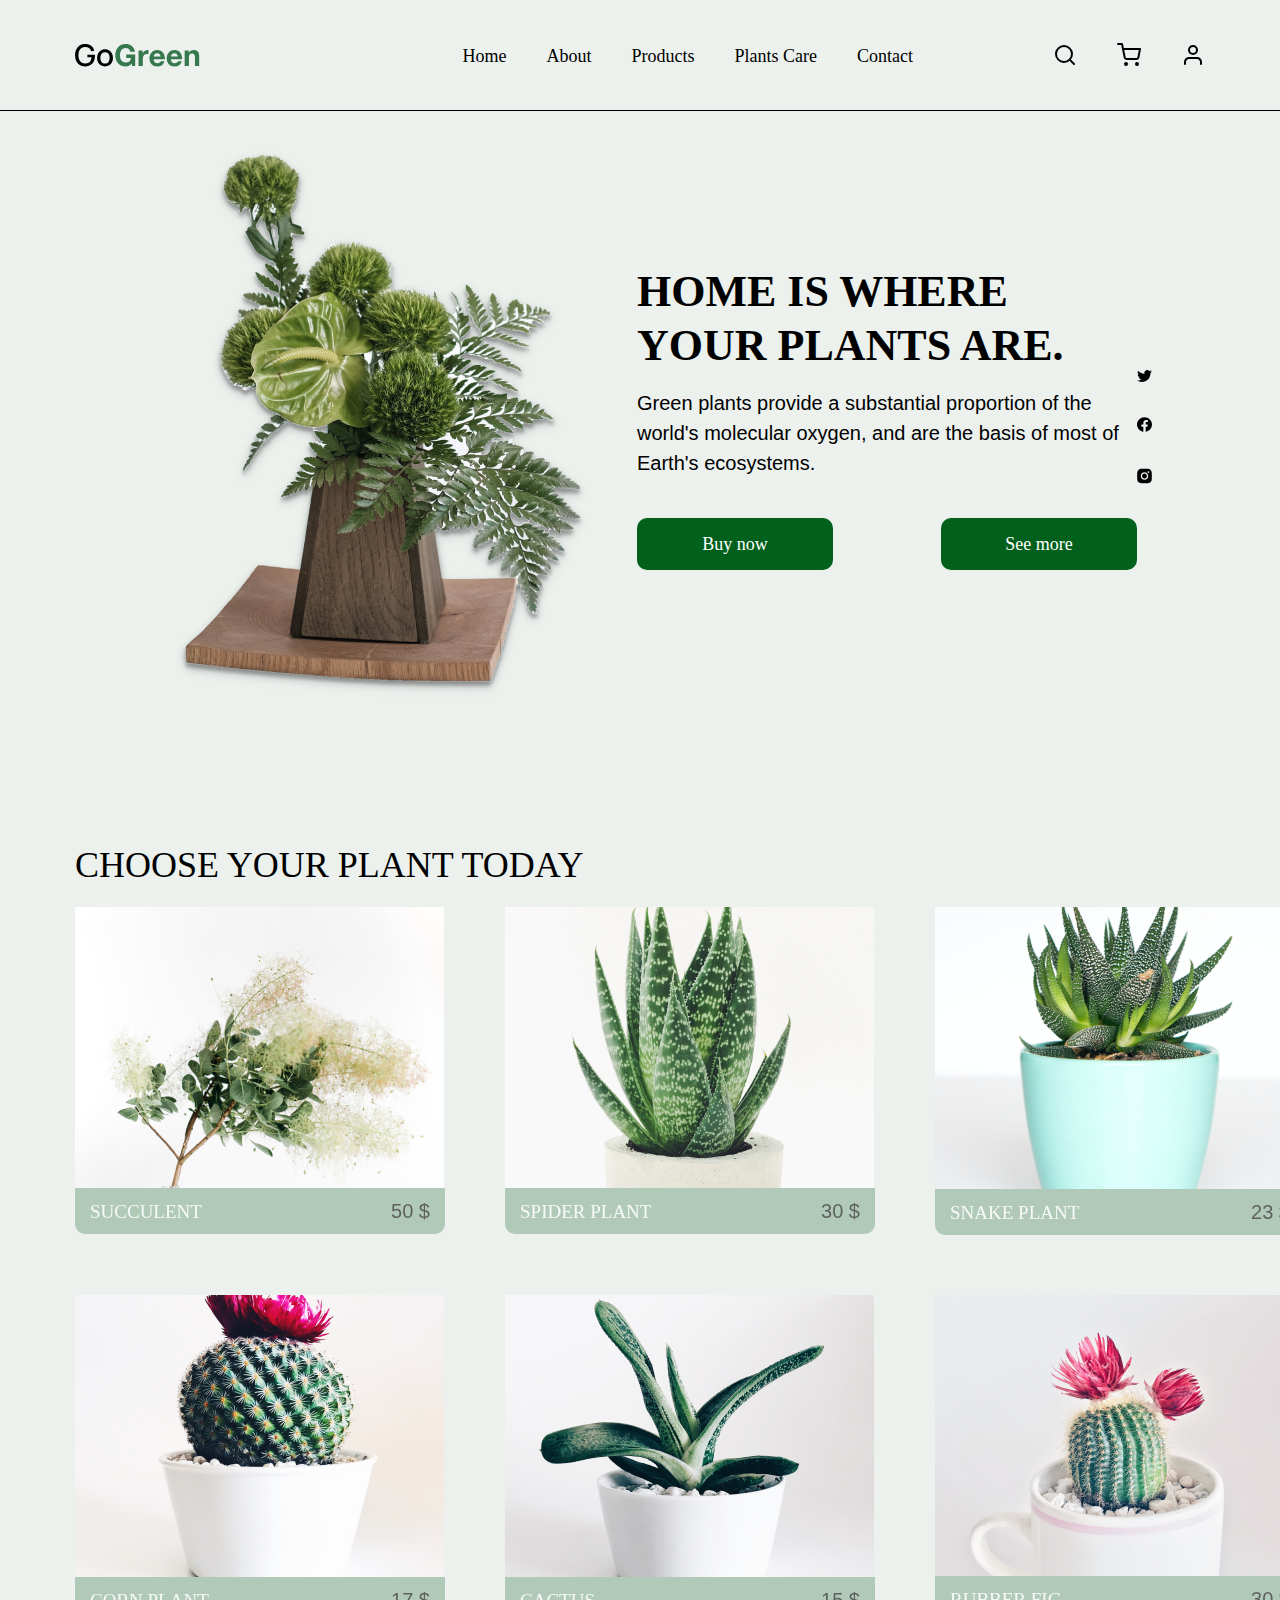
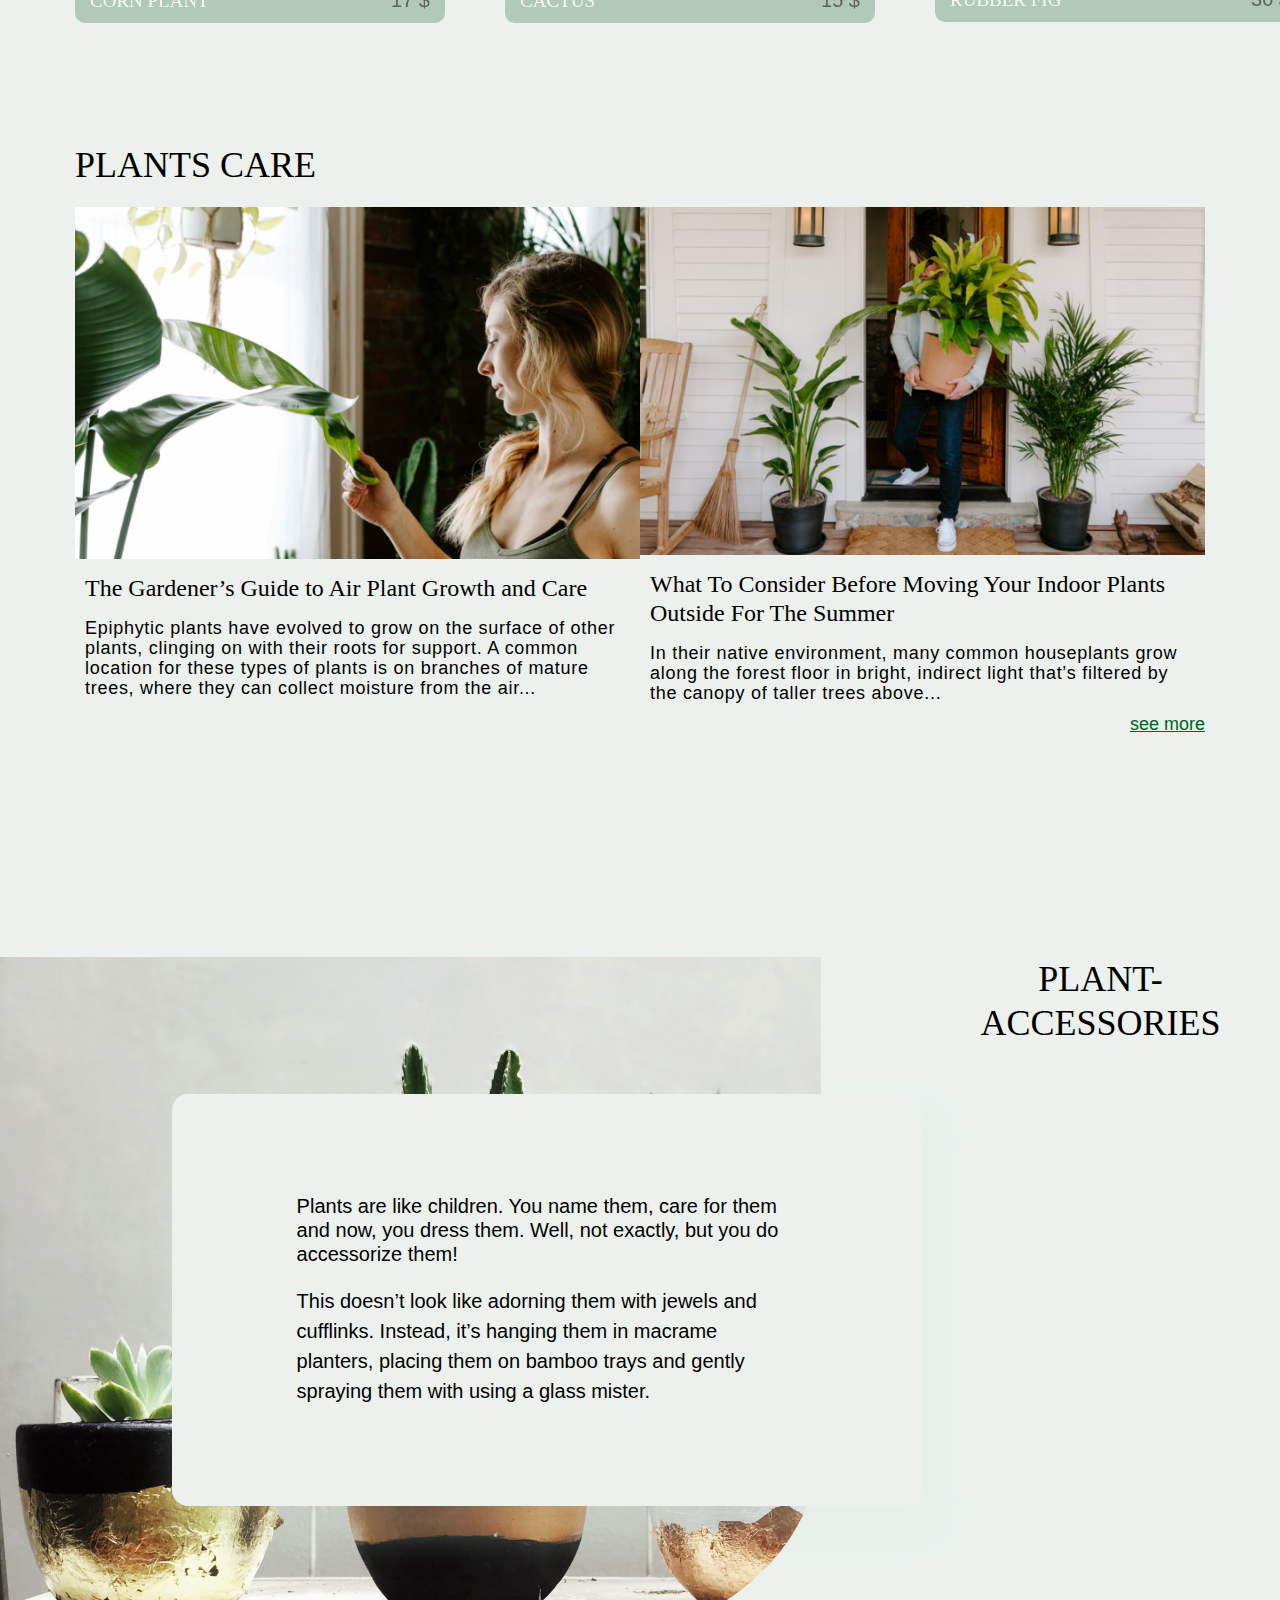
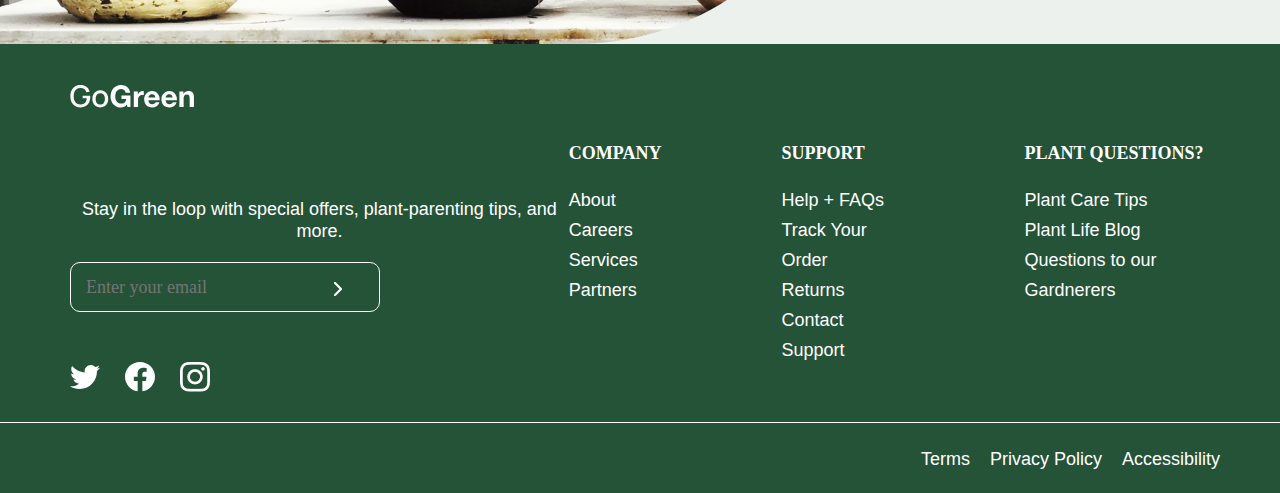
==== commit 6e7f458e: "Update index.html" ====
--- a/index.html
+++ b/index.html
@@ -186,7 +186,7 @@
                 </a>
                 <p>Stay in the loop with special offers, plant-parenting tips, and more.</p>
                 <div class="email">
-                    <input type="email" placeholder="Enter your email">
+                    <input class="footer-email" type="email" placeholder="Enter your email">
                     <img src="./assets/img/Vector (3).png" alt="arrow">
                 </div>
                 <div class="socials only-flex">
--- a/assets/css/style.css
+++ b/assets/css/style.css
@@ -1,4 +1,21 @@
 @import url('http://fonts.cdnfonts.com/css/helvetica-neue-9');
+
+::-webkit-scrollbar {
+    width: 1em;
+}
+::-webkit-scrollbar-track{
+    background: hsl(123, 51%, 86%);
+    margin-block: 1em;
+    border-radius: 15vw;
+}
+::-webkit-scrollbar-thumb{
+    background: rgba(71, 90, 62, 0.501);
+    border: .3em solid hsl(123, 51%, 86%);
+    border-radius: 100vw;
+}
+::-webkit-scrollbar-thumb:hover{
+    background: rgba(71, 90, 62, 0.702);
+}
 
 body {
     font-family: 'Helvetica Neue', sans-serif;
@@ -333,7 +350,7 @@
     position: relative;
 }
 
-input[type=email] {
+.footer-email[type=email] {
     width: 310px;
     height: 50px;
     border: 1px solid #FFFFFF;
@@ -410,7 +427,6 @@
     width: 100%;
     height: 1080px;
     background-image: url(../img/annie-spratt-yyXw1lGJypI-unsplash\ 1.png);
-    background-repeat: no-repeat;
 }
 .inner-contact-conteiner{
     width: 97%;
@@ -461,7 +477,7 @@
 input[type=text] {
     width: 390px;
     height: 40px;
-    border: 1px solid rgba(117, 70, 74, 0.7);
+    border:none;
     border-radius: 10px;
     font-size: 16px;
     background-image: url('../assets/search.png');
@@ -473,7 +489,7 @@
 input[type=email] {
     width: 390px;
     height: 40px;
-    border: 1px solid rgba(117, 70, 74, 0.7);
+    border: none;
     border-radius: 10px;
     font-size: 16px;
     background-image: url('../assets/search.png');
@@ -486,11 +502,10 @@
     margin-top: 6px;
     margin-bottom: 16px;
     margin-left: 35%;
-    margin-right: 6s5%;
 }
 textarea {
     padding: 12px;
-    border: 1px solid rgba(117, 70, 74, 0.7);
+    border: none;
     border-radius: 10px;
     border: none;
 }
@@ -498,4 +513,21 @@
     margin:65px 0 15px;
     align-items: center;
     justify-content: center;
+}
+.map{margin-bottom: 100px;}
+.map h3{
+    text-align: center;
+    font-family: 'Helvetica Neue';
+    font-style: normal;
+    font-weight: 700;
+    font-size: 30px;
+    line-height: 37px;
+    color: #000000;
+    margin: 70px 0 55px 0;
+}
+.map p{
+    width: 1043px;
+    border: 1px solid #01601B;
+    padding: 50px 80px;
+    margin: 0 auto;
 }